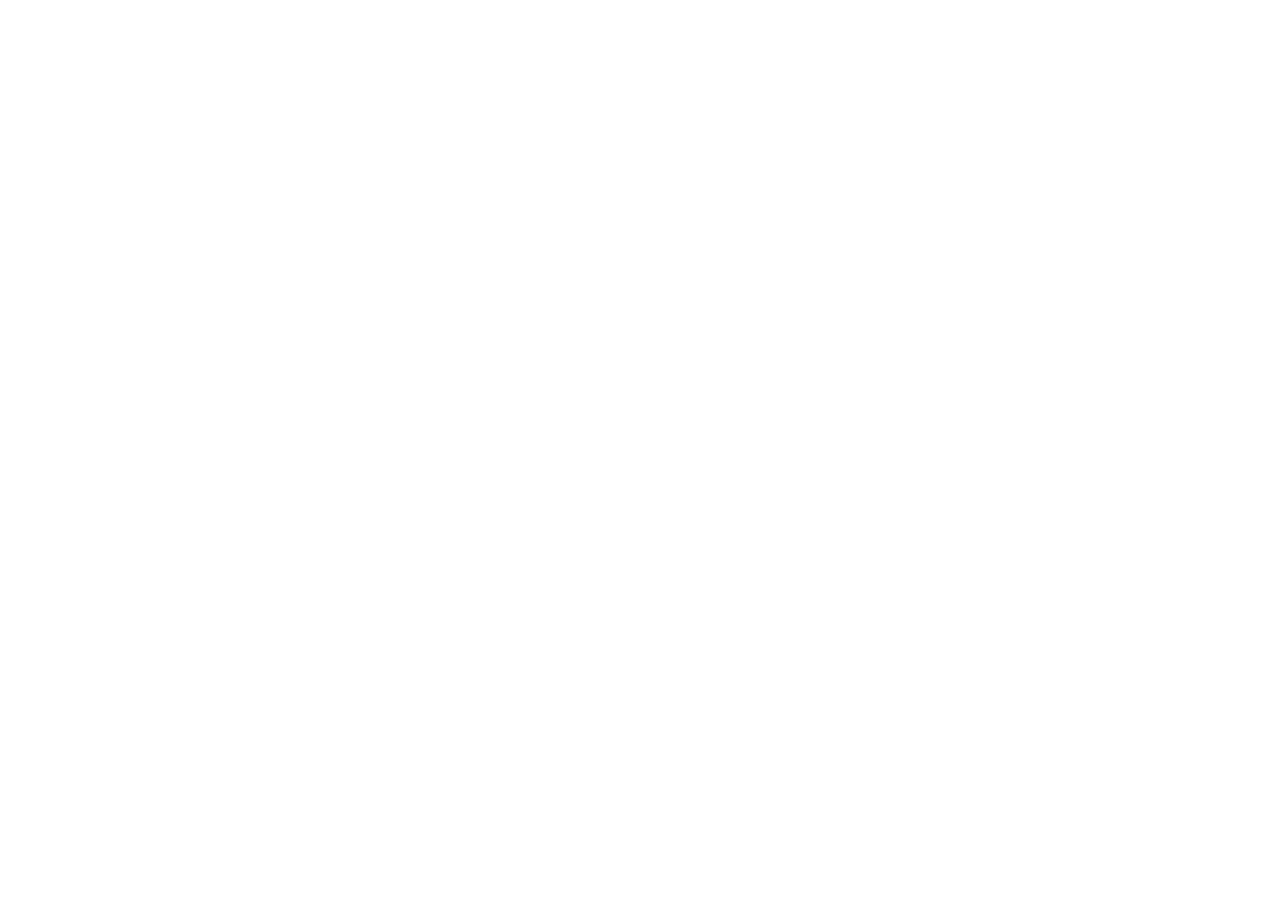
==== index.html @ b0be115c "Initial commit" ====
<!doctype html>
<html lang="en" data-page="/">
  <head>
    <meta charset="UTF-8" />
    <meta name="viewport" content="width=device-width, initial-scale=1.0" />
    <meta name="description" content="MirrorFlow Suite is a portfolio of workflow tools that save time, incentivize cleaner lead tracking, and turn frontline work into QA and leadership visibility." />
    <title>MirrorFlow Suite</title>
    <script type="module" crossorigin src="/Porfolio/assets/main-fJTCTL3D.js"></script>
    <link rel="stylesheet" crossorigin href="/Porfolio/assets/main-Bpl_9lqr.css">
  </head>
  <body>
    <div id="root"></div>
  </body>
</html>
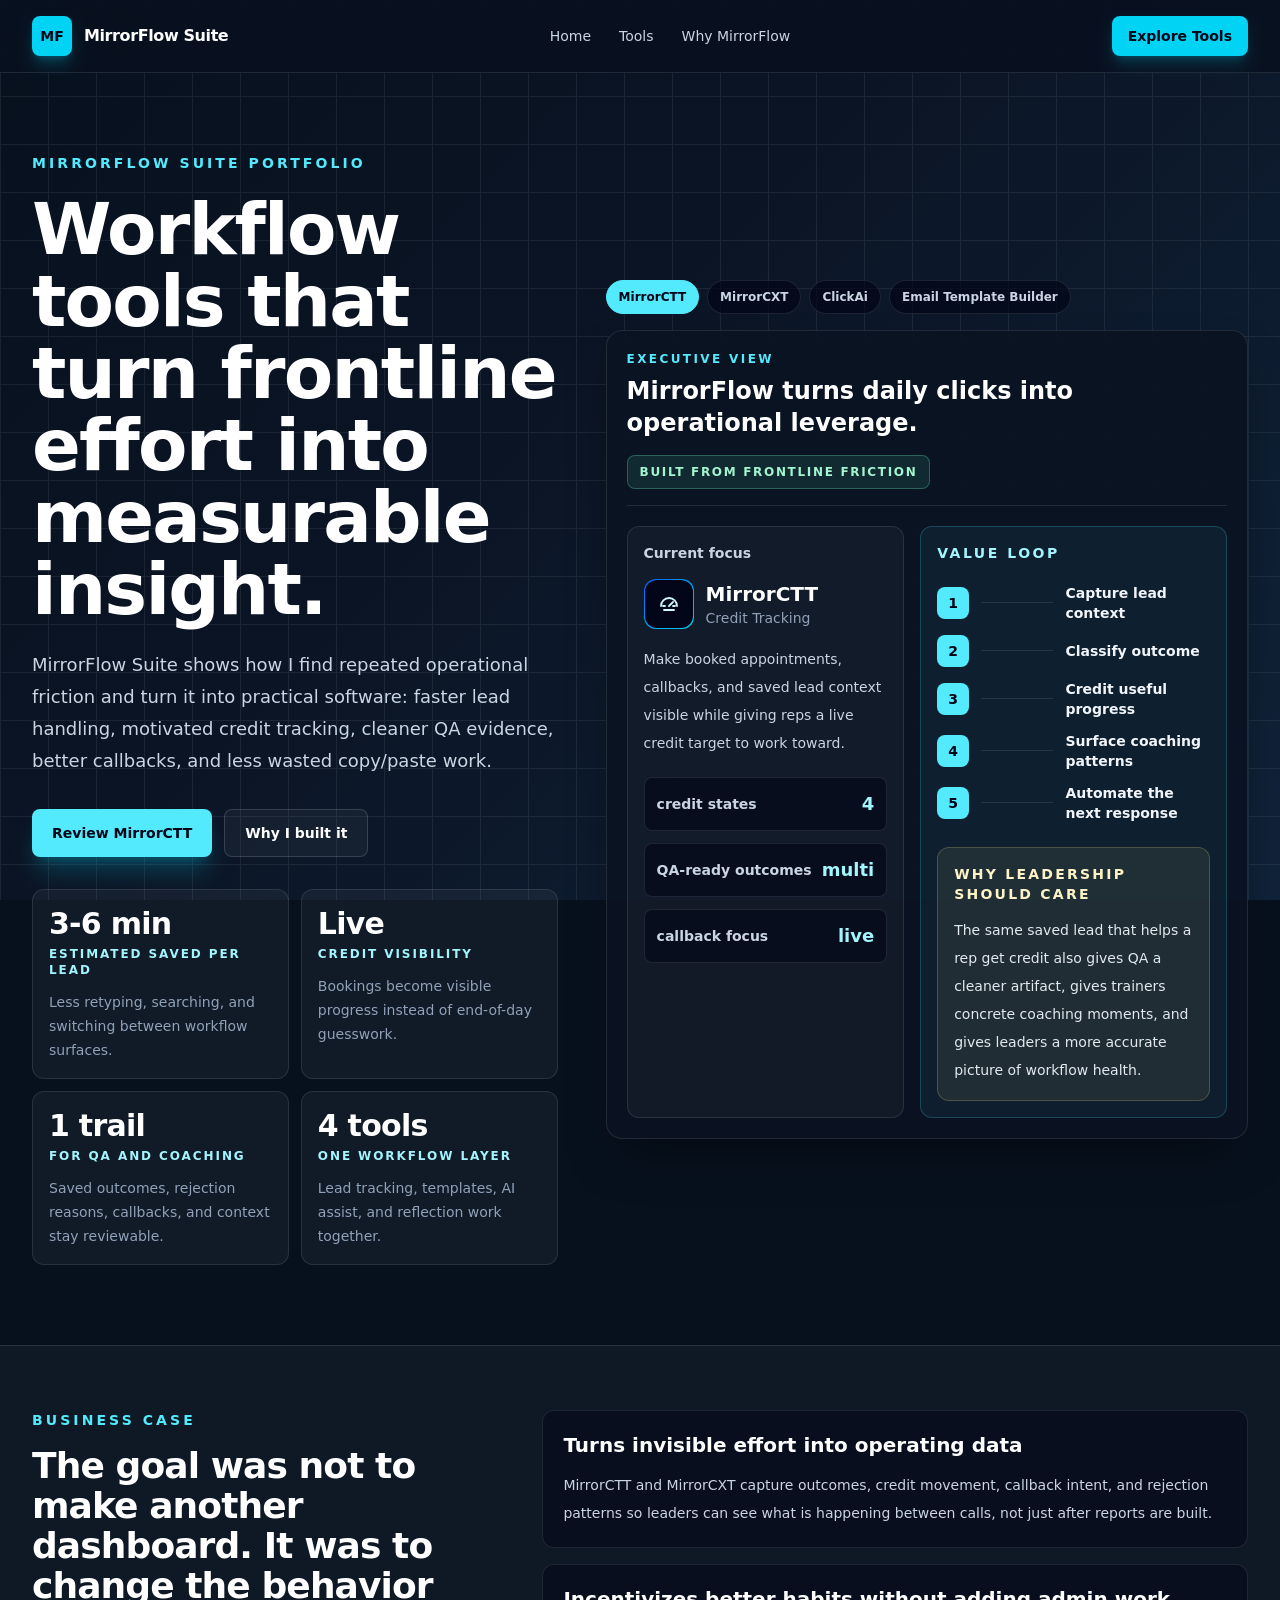
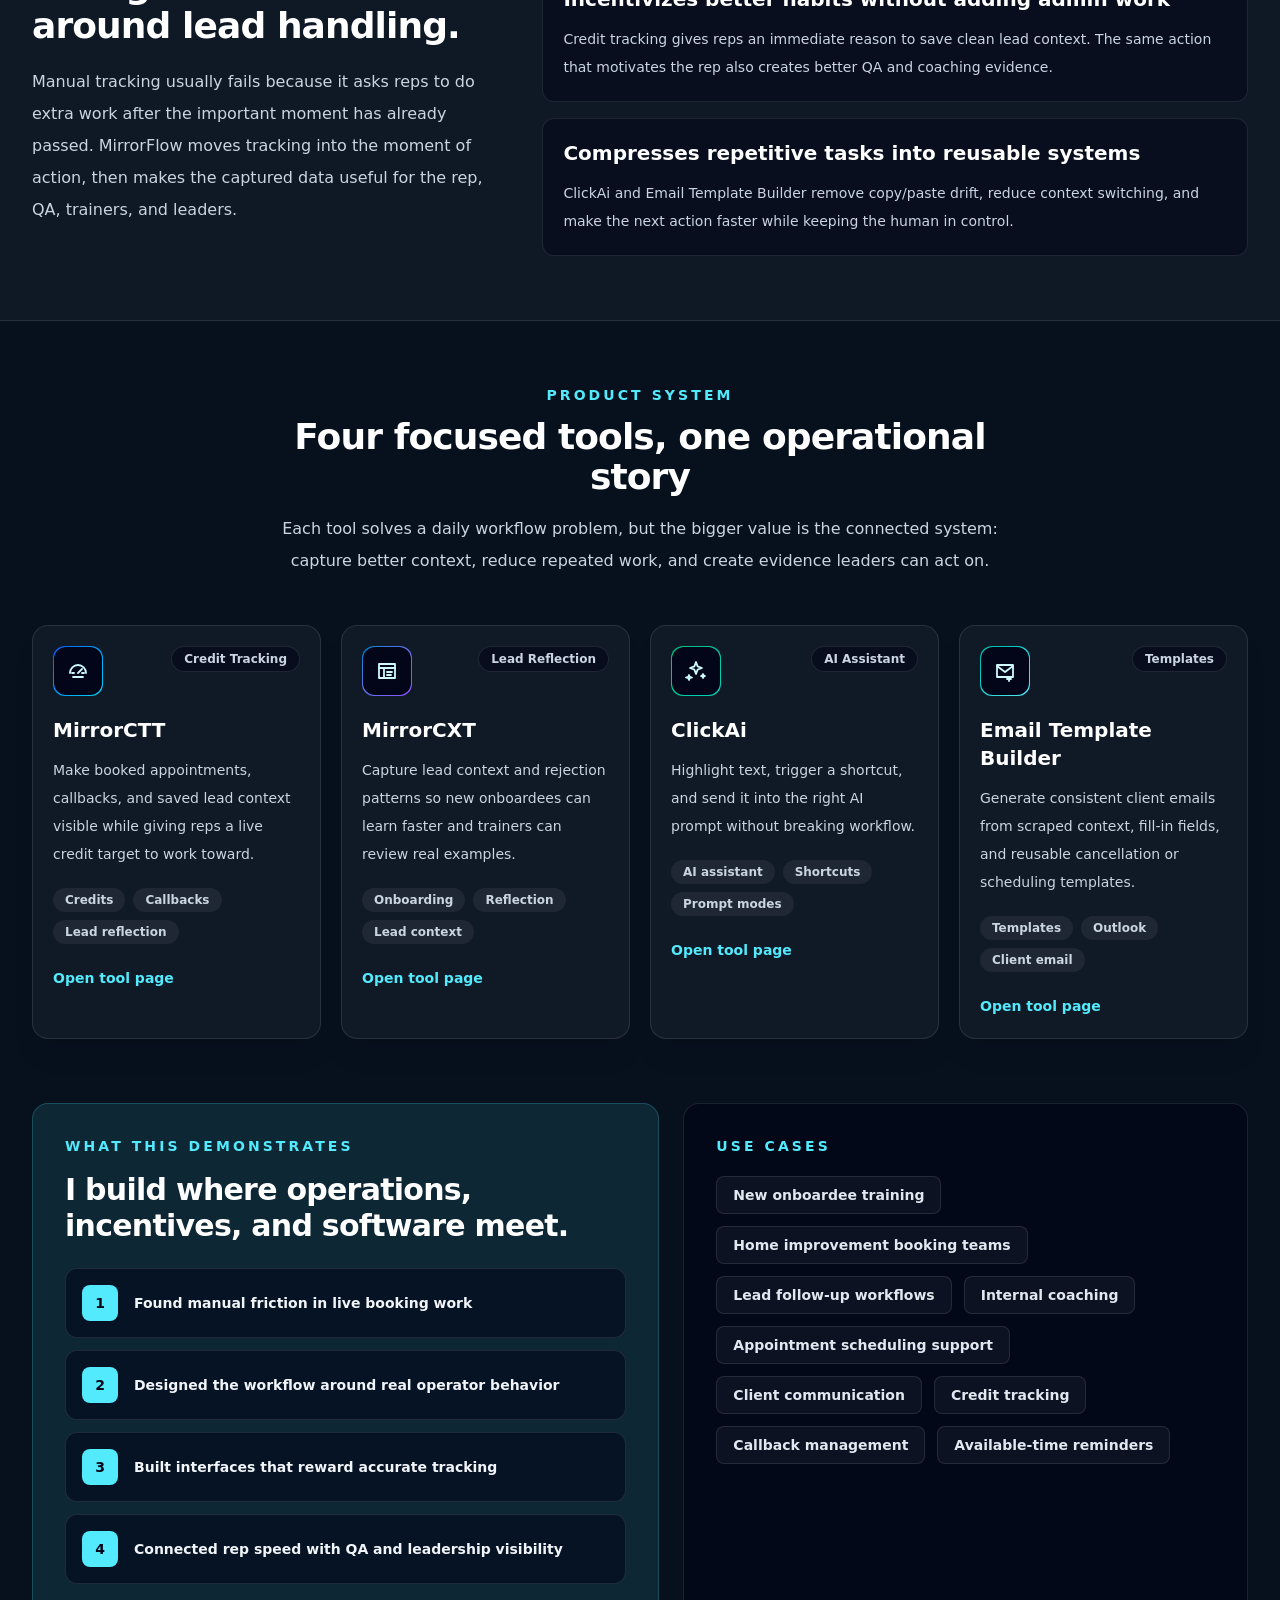
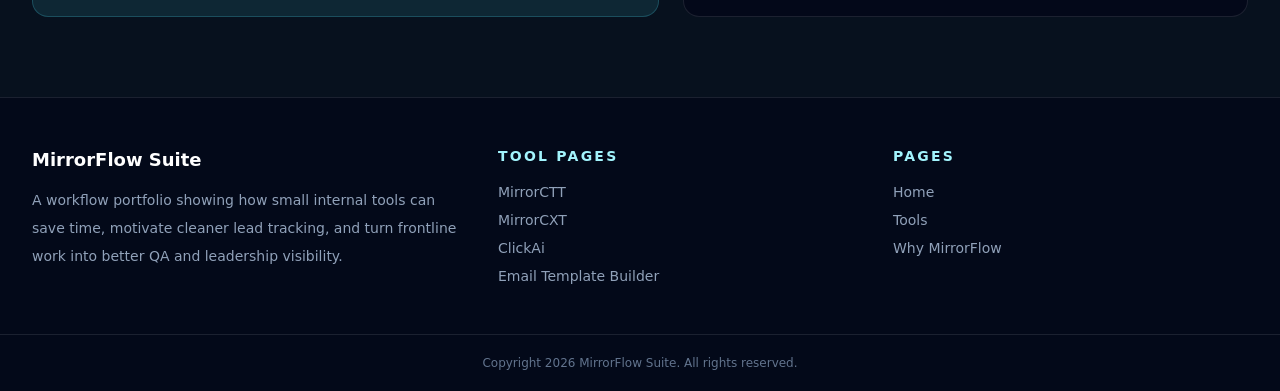
==== commit b808287f: "Fixed pathing issues in the following files:" ====
--- a/index.html
+++ b/index.html
@@ -5,8 +5,8 @@
     <meta name="viewport" content="width=device-width, initial-scale=1.0" />
     <meta name="description" content="MirrorFlow Suite is a portfolio of workflow tools that save time, incentivize cleaner lead tracking, and turn frontline work into QA and leadership visibility." />
     <title>MirrorFlow Suite</title>
-    <script type="module" crossorigin src="/Porfolio/assets/main-fJTCTL3D.js"></script>
-    <link rel="stylesheet" crossorigin href="/Porfolio/assets/main-Bpl_9lqr.css">
+    <script type="module" crossorigin src="/assets/main-fJTCTL3D.js"></script>
+    <link rel="stylesheet" crossorigin href="/assets/main-Bpl_9lqr.css">
   </head>
   <body>
     <div id="root"></div>
--- a/assets/main-Bpl_9lqr.css
+++ b/assets/main-Bpl_9lqr.css
@@ -0,0 +1,2 @@
+/*! tailwindcss v4.2.1 | MIT License | https://tailwindcss.com */
+@layer properties{@supports (((-webkit-hyphens:none)) and (not (margin-trim:inline))) or ((-moz-orient:inline) and (not (color:rgb(from red r g b)))){*,:before,:after,::backdrop{--tw-border-style:solid;--tw-gradient-position:initial;--tw-gradient-from:#0000;--tw-gradient-via:#0000;--tw-gradient-to:#0000;--tw-gradient-stops:initial;--tw-gradient-via-stops:initial;--tw-gradient-from-position:0%;--tw-gradient-via-position:50%;--tw-gradient-to-position:100%;--tw-leading:initial;--tw-font-weight:initial;--tw-tracking:initial;--tw-shadow:0 0 #0000;--tw-shadow-color:initial;--tw-shadow-alpha:100%;--tw-inset-shadow:0 0 #0000;--tw-inset-shadow-color:initial;--tw-inset-shadow-alpha:100%;--tw-ring-color:initial;--tw-ring-shadow:0 0 #0000;--tw-inset-ring-color:initial;--tw-inset-ring-shadow:0 0 #0000;--tw-ring-inset:initial;--tw-ring-offset-width:0px;--tw-ring-offset-color:#fff;--tw-ring-offset-shadow:0 0 #0000;--tw-backdrop-blur:initial;--tw-backdrop-brightness:initial;--tw-backdrop-contrast:initial;--tw-backdrop-grayscale:initial;--tw-backdrop-hue-rotate:initial;--tw-backdrop-invert:initial;--tw-backdrop-opacity:initial;--tw-backdrop-saturate:initial;--tw-backdrop-sepia:initial;--tw-translate-x:0;--tw-translate-y:0;--tw-translate-z:0}}}@layer theme{:root,:host{--font-sans:ui-sans-serif, system-ui, sans-serif, "Apple Color Emoji", "Segoe UI Emoji", "Segoe UI Symbol", "Noto Color Emoji";--font-mono:ui-monospace, SFMono-Regular, Menlo, Monaco, Consolas, "Liberation Mono", "Courier New", monospace;--color-amber-100:oklch(96.2% .059 95.617);--color-amber-200:oklch(92.4% .12 95.746);--color-emerald-200:oklch(90.5% .093 164.15);--color-emerald-300:oklch(84.5% .143 164.978);--color-emerald-500:oklch(69.6% .17 162.48);--color-teal-400:oklch(77.7% .152 181.912);--color-teal-500:oklch(70.4% .14 182.503);--color-cyan-100:oklch(95.6% .045 203.388);--color-cyan-200:oklch(91.7% .08 205.041);--color-cyan-300:oklch(86.5% .127 207.078);--color-cyan-400:oklch(78.9% .154 211.53);--color-sky-600:oklch(58.8% .158 241.966);--color-blue-600:oklch(54.6% .245 262.881);--color-violet-500:oklch(60.6% .25 292.717);--color-slate-100:oklch(96.8% .007 247.896);--color-slate-200:oklch(92.9% .013 255.508);--color-slate-300:oklch(86.9% .022 252.894);--color-slate-400:oklch(70.4% .04 256.788);--color-slate-500:oklch(55.4% .046 257.417);--color-slate-950:oklch(12.9% .042 264.695);--color-black:#000;--color-white:#fff;--spacing:.25rem;--container-md:28rem;--container-2xl:42rem;--container-3xl:48rem;--container-4xl:56rem;--container-7xl:80rem;--text-xs:.75rem;--text-xs--line-height:calc(1 / .75);--text-sm:.875rem;--text-sm--line-height:calc(1.25 / .875);--text-base:1rem;--text-base--line-height:calc(1.5 / 1);--text-lg:1.125rem;--text-lg--line-height:calc(1.75 / 1.125);--text-xl:1.25rem;--text-xl--line-height:calc(1.75 / 1.25);--text-2xl:1.5rem;--text-2xl--line-height:calc(2 / 1.5);--text-3xl:1.875rem;--text-3xl--line-height:calc(2.25 / 1.875);--text-4xl:2.25rem;--text-4xl--line-height:calc(2.5 / 2.25);--text-5xl:3rem;--text-5xl--line-height:1;--text-6xl:3.75rem;--text-6xl--line-height:1;--text-7xl:4.5rem;--text-7xl--line-height:1;--font-weight-medium:500;--font-weight-semibold:600;--font-weight-bold:700;--font-weight-black:900;--tracking-tight:-.025em;--radius-lg:.5rem;--radius-xl:.75rem;--radius-2xl:1rem;--blur-xl:24px;--default-transition-duration:.15s;--default-transition-timing-function:cubic-bezier(.4, 0, .2, 1);--default-font-family:var(--font-sans);--default-mono-font-family:var(--font-mono)}}@layer base{*,:after,:before,::backdrop{box-sizing:border-box;border:0 solid;margin:0;padding:0}::file-selector-button{box-sizing:border-box;border:0 solid;margin:0;padding:0}html,:host{-webkit-text-size-adjust:100%;tab-size:4;line-height:1.5;font-family:var(--default-font-family,ui-sans-serif, system-ui, sans-serif, "Apple Color Emoji", "Segoe UI Emoji", "Segoe UI Symbol", "Noto Color Emoji");font-feature-settings:var(--default-font-feature-settings,normal);font-variation-settings:var(--default-font-variation-settings,normal);-webkit-tap-highlight-color:transparent}hr{height:0;color:inherit;border-top-width:1px}abbr:where([title]){-webkit-text-decoration:underline dotted;text-decoration:underline dotted}h1,h2,h3,h4,h5,h6{font-size:inherit;font-weight:inherit}a{color:inherit;-webkit-text-decoration:inherit;-webkit-text-decoration:inherit;-webkit-text-decoration:inherit;-webkit-text-decoration:inherit;text-decoration:inherit}b,strong{font-weight:bolder}code,kbd,samp,pre{font-family:var(--default-mono-font-family,ui-monospace, SFMono-Regular, Menlo, Monaco, Consolas, "Liberation Mono", "Courier New", monospace);font-feature-settings:var(--default-mono-font-feature-settings,normal);font-variation-settings:var(--default-mono-font-variation-settings,normal);font-size:1em}small{font-size:80%}sub,sup{vertical-align:baseline;font-size:75%;line-height:0;position:relative}sub{bottom:-.25em}sup{top:-.5em}table{text-indent:0;border-color:inherit;border-collapse:collapse}:-moz-focusring{outline:auto}progress{vertical-align:baseline}summary{display:list-item}ol,ul,menu{list-style:none}img,svg,video,canvas,audio,iframe,embed,object{vertical-align:middle;display:block}img,video{max-width:100%;height:auto}button,input,select,optgroup,textarea{font:inherit;font-feature-settings:inherit;font-variation-settings:inherit;letter-spacing:inherit;color:inherit;opacity:1;background-color:#0000;border-radius:0}::file-selector-button{font:inherit;font-feature-settings:inherit;font-variation-settings:inherit;letter-spacing:inherit;color:inherit;opacity:1;background-color:#0000;border-radius:0}:where(select:is([multiple],[size])) optgroup{font-weight:bolder}:where(select:is([multiple],[size])) optgroup option{padding-inline-start:20px}::file-selector-button{margin-inline-end:4px}::placeholder{opacity:1}@supports (not ((-webkit-appearance:-apple-pay-button))) or (contain-intrinsic-size:1px){::placeholder{color:currentColor}@supports (color:color-mix(in lab, red, red)){::placeholder{color:color-mix(in oklab, currentcolor 50%, transparent)}}}textarea{resize:vertical}::-webkit-search-decoration{-webkit-appearance:none}::-webkit-date-and-time-value{min-height:1lh;text-align:inherit}::-webkit-datetime-edit{display:inline-flex}::-webkit-datetime-edit-fields-wrapper{padding:0}::-webkit-datetime-edit{padding-block:0}::-webkit-datetime-edit-year-field{padding-block:0}::-webkit-datetime-edit-month-field{padding-block:0}::-webkit-datetime-edit-day-field{padding-block:0}::-webkit-datetime-edit-hour-field{padding-block:0}::-webkit-datetime-edit-minute-field{padding-block:0}::-webkit-datetime-edit-second-field{padding-block:0}::-webkit-datetime-edit-millisecond-field{padding-block:0}::-webkit-datetime-edit-meridiem-field{padding-block:0}::-webkit-calendar-picker-indicator{line-height:1}:-moz-ui-invalid{box-shadow:none}button,input:where([type=button],[type=reset],[type=submit]){appearance:button}::file-selector-button{appearance:button}::-webkit-inner-spin-button{height:auto}::-webkit-outer-spin-button{height:auto}[hidden]:where(:not([hidden=until-found])){display:none!important}}@layer components;@layer utilities{.pointer-events-none{pointer-events:none}.invisible{visibility:hidden}.visible{visibility:visible}.absolute{position:absolute}.fixed{position:fixed}.relative{position:relative}.sticky{position:sticky}.inset-0{inset:calc(var(--spacing) * 0)}.top-0{top:calc(var(--spacing) * 0)}.right-0{right:calc(var(--spacing) * 0)}.bottom-0{bottom:calc(var(--spacing) * 0)}.left-0{left:calc(var(--spacing) * 0)}.z-40{z-index:40}.mx-auto{margin-inline:auto}.mt-1{margin-top:calc(var(--spacing) * 1)}.mt-2{margin-top:calc(var(--spacing) * 2)}.mt-3{margin-top:calc(var(--spacing) * 3)}.mt-4{margin-top:calc(var(--spacing) * 4)}.mt-5{margin-top:calc(var(--spacing) * 5)}.mt-6{margin-top:calc(var(--spacing) * 6)}.mt-7{margin-top:calc(var(--spacing) * 7)}.mt-8{margin-top:calc(var(--spacing) * 8)}.mt-10{margin-top:calc(var(--spacing) * 10)}.mt-12{margin-top:calc(var(--spacing) * 12)}.mb-4{margin-bottom:calc(var(--spacing) * 4)}.block{display:block}.contents{display:contents}.flex{display:flex}.grid{display:grid}.hidden{display:none}.inline-flex{display:inline-flex}.h-5{height:calc(var(--spacing) * 5)}.h-6{height:calc(var(--spacing) * 6)}.h-7{height:calc(var(--spacing) * 7)}.h-8{height:calc(var(--spacing) * 8)}.h-9{height:calc(var(--spacing) * 9)}.h-10{height:calc(var(--spacing) * 10)}.h-12{height:calc(var(--spacing) * 12)}.h-14{height:calc(var(--spacing) * 14)}.h-full{height:100%}.h-px{height:1px}.max-h-\[560px\]{max-height:560px}.min-h-10{min-height:calc(var(--spacing) * 10)}.min-h-12{min-height:calc(var(--spacing) * 12)}.min-h-screen{min-height:100vh}.w-5{width:calc(var(--spacing) * 5)}.w-6{width:calc(var(--spacing) * 6)}.w-7{width:calc(var(--spacing) * 7)}.w-8{width:calc(var(--spacing) * 8)}.w-9{width:calc(var(--spacing) * 9)}.w-10{width:calc(var(--spacing) * 10)}.w-12{width:calc(var(--spacing) * 12)}.w-14{width:calc(var(--spacing) * 14)}.w-full{width:100%}.max-w-2xl{max-width:var(--container-2xl)}.max-w-3xl{max-width:var(--container-3xl)}.max-w-4xl{max-width:var(--container-4xl)}.max-w-7xl{max-width:var(--container-7xl)}.max-w-md{max-width:var(--container-md)}.min-w-0{min-width:calc(var(--spacing) * 0)}.flex-1{flex:1}.flex-\[2\]{flex:2}.shrink-0{flex-shrink:0}.grid-cols-3{grid-template-columns:repeat(3,minmax(0,1fr))}.flex-col{flex-direction:column}.flex-wrap{flex-wrap:wrap}.place-items-center{place-items:center}.items-center{align-items:center}.items-start{align-items:flex-start}.justify-between{justify-content:space-between}.justify-center{justify-content:center}.gap-2{gap:calc(var(--spacing) * 2)}.gap-3{gap:calc(var(--spacing) * 3)}.gap-4{gap:calc(var(--spacing) * 4)}.gap-5{gap:calc(var(--spacing) * 5)}.gap-6{gap:calc(var(--spacing) * 6)}.gap-7{gap:calc(var(--spacing) * 7)}.gap-10{gap:calc(var(--spacing) * 10)}.gap-12{gap:calc(var(--spacing) * 12)}.overflow-hidden{overflow:hidden}.rounded-2xl{border-radius:var(--radius-2xl)}.rounded-\[28px\]{border-radius:28px}.rounded-full{border-radius:3.40282e38px}.rounded-lg{border-radius:var(--radius-lg)}.rounded-xl{border-radius:var(--radius-xl)}.border{border-style:var(--tw-border-style);border-width:1px}.border-y{border-block-style:var(--tw-border-style);border-block-width:1px}.border-t{border-top-style:var(--tw-border-style);border-top-width:1px}.border-b{border-bottom-style:var(--tw-border-style);border-bottom-width:1px}.border-amber-200\/20{border-color:#fee68533}@supports (color:color-mix(in lab, red, red)){.border-amber-200\/20{border-color:color-mix(in oklab, var(--color-amber-200) 20%, transparent)}}.border-cyan-300{border-color:var(--color-cyan-300)}.border-cyan-300\/20{border-color:#53eafd33}@supports (color:color-mix(in lab, red, red)){.border-cyan-300\/20{border-color:color-mix(in oklab, var(--color-cyan-300) 20%, transparent)}}.border-emerald-300\/30{border-color:#5ee9b54d}@supports (color:color-mix(in lab, red, red)){.border-emerald-300\/30{border-color:color-mix(in oklab, var(--color-emerald-300) 30%, transparent)}}.border-white\/10{border-color:#ffffff1a}@supports (color:color-mix(in lab, red, red)){.border-white\/10{border-color:color-mix(in oklab, var(--color-white) 10%, transparent)}}.border-white\/15{border-color:#ffffff26}@supports (color:color-mix(in lab, red, red)){.border-white\/15{border-color:color-mix(in oklab, var(--color-white) 15%, transparent)}}.bg-\[\#0b1322\]\/95{background-color:oklab(18.7439% -.00446909 -.0328422/.95)}.bg-\[\#111b2a\]\/90{background-color:oklab(22.0531% -.00670448 -.0323344/.9)}.bg-\[\#07111e\]{background-color:#07111e}.bg-\[\#08111f\]\/88{background-color:oklab(17.6997% -.00633704 -.0316639/.88)}.bg-amber-200\/\[0\.08\]{background-color:#fee68514}@supports (color:color-mix(in lab, red, red)){.bg-amber-200\/\[0\.08\]{background-color:color-mix(in oklab, var(--color-amber-200) 8%, transparent)}}.bg-cyan-300{background-color:var(--color-cyan-300)}.bg-cyan-300\/10{background-color:#53eafd1a}@supports (color:color-mix(in lab, red, red)){.bg-cyan-300\/10{background-color:color-mix(in oklab, var(--color-cyan-300) 10%, transparent)}}.bg-cyan-300\/\[0\.06\]{background-color:#53eafd0f}@supports (color:color-mix(in lab, red, red)){.bg-cyan-300\/\[0\.06\]{background-color:color-mix(in oklab, var(--color-cyan-300) 6%, transparent)}}.bg-cyan-400{background-color:var(--color-cyan-400)}.bg-emerald-300\/10{background-color:#5ee9b51a}@supports (color:color-mix(in lab, red, red)){.bg-emerald-300\/10{background-color:color-mix(in oklab, var(--color-emerald-300) 10%, transparent)}}.bg-slate-950{background-color:var(--color-slate-950)}.bg-slate-950\/55{background-color:#0206188c}@supports (color:color-mix(in lab, red, red)){.bg-slate-950\/55{background-color:color-mix(in oklab, var(--color-slate-950) 55%, transparent)}}.bg-slate-950\/60{background-color:#02061899}@supports (color:color-mix(in lab, red, red)){.bg-slate-950\/60{background-color:color-mix(in oklab, var(--color-slate-950) 60%, transparent)}}.bg-slate-950\/65{background-color:#020618a6}@supports (color:color-mix(in lab, red, red)){.bg-slate-950\/65{background-color:color-mix(in oklab, var(--color-slate-950) 65%, transparent)}}.bg-slate-950\/70{background-color:#020618b3}@supports (color:color-mix(in lab, red, red)){.bg-slate-950\/70{background-color:color-mix(in oklab, var(--color-slate-950) 70%, transparent)}}.bg-slate-950\/75{background-color:#020618bf}@supports (color:color-mix(in lab, red, red)){.bg-slate-950\/75{background-color:color-mix(in oklab, var(--color-slate-950) 75%, transparent)}}.bg-white\/10{background-color:#ffffff1a}@supports (color:color-mix(in lab, red, red)){.bg-white\/10{background-color:color-mix(in oklab, var(--color-white) 10%, transparent)}}.bg-white\/\[0\.03\]{background-color:#ffffff08}@supports (color:color-mix(in lab, red, red)){.bg-white\/\[0\.03\]{background-color:color-mix(in oklab, var(--color-white) 3%, transparent)}}.bg-white\/\[0\.04\]{background-color:#ffffff0a}@supports (color:color-mix(in lab, red, red)){.bg-white\/\[0\.04\]{background-color:color-mix(in oklab, var(--color-white) 4%, transparent)}}.bg-white\/\[0\.05\]{background-color:#ffffff0d}@supports (color:color-mix(in lab, red, red)){.bg-white\/\[0\.05\]{background-color:color-mix(in oklab, var(--color-white) 5%, transparent)}}.bg-white\/\[0\.06\]{background-color:#ffffff0f}@supports (color:color-mix(in lab, red, red)){.bg-white\/\[0\.06\]{background-color:color-mix(in oklab, var(--color-white) 6%, transparent)}}.bg-white\/\[0\.035\]{background-color:#ffffff09}@supports (color:color-mix(in lab, red, red)){.bg-white\/\[0\.035\]{background-color:color-mix(in oklab, var(--color-white) 3.5%, transparent)}}.bg-white\/\[0\.045\]{background-color:#ffffff0b}@supports (color:color-mix(in lab, red, red)){.bg-white\/\[0\.045\]{background-color:color-mix(in oklab, var(--color-white) 4.5%, transparent)}}.bg-gradient-to-br{--tw-gradient-position:to bottom right in oklab;background-image:linear-gradient(var(--tw-gradient-stops))}.bg-gradient-to-t{--tw-gradient-position:to top in oklab;background-image:linear-gradient(var(--tw-gradient-stops))}.\[background-image\:linear-gradient\(\#e2e8f0_1px\,transparent_1px\)\,linear-gradient\(90deg\,\#e2e8f0_1px\,transparent_1px\)\]{background-image:linear-gradient(#e2e8f0 1px,#0000 1px),linear-gradient(90deg,#e2e8f0 1px,#0000 1px)}.bg-\[linear-gradient\(135deg\,\#07111e_0\%\,\#0b1424_42\%\,\#10233a_100\%\)\]{background-image:linear-gradient(135deg,#07111e 0%,#0b1424 42%,#10233a 100%)}.from-blue-600{--tw-gradient-from:var(--color-blue-600);--tw-gradient-stops:var(--tw-gradient-via-stops,var(--tw-gradient-position), var(--tw-gradient-from) var(--tw-gradient-from-position), var(--tw-gradient-to) var(--tw-gradient-to-position))}.from-emerald-500{--tw-gradient-from:var(--color-emerald-500);--tw-gradient-stops:var(--tw-gradient-via-stops,var(--tw-gradient-position), var(--tw-gradient-from) var(--tw-gradient-from-position), var(--tw-gradient-to) var(--tw-gradient-to-position))}.from-sky-600{--tw-gradient-from:var(--color-sky-600);--tw-gradient-stops:var(--tw-gradient-via-stops,var(--tw-gradient-position), var(--tw-gradient-from) var(--tw-gradient-from-position), var(--tw-gradient-to) var(--tw-gradient-to-position))}.from-slate-950{--tw-gradient-from:var(--color-slate-950);--tw-gradient-stops:var(--tw-gradient-via-stops,var(--tw-gradient-position), var(--tw-gradient-from) var(--tw-gradient-from-position), var(--tw-gradient-to) var(--tw-gradient-to-position))}.from-teal-500{--tw-gradient-from:var(--color-teal-500);--tw-gradient-stops:var(--tw-gradient-via-stops,var(--tw-gradient-position), var(--tw-gradient-from) var(--tw-gradient-from-position), var(--tw-gradient-to) var(--tw-gradient-to-position))}.via-slate-950\/70{--tw-gradient-via:#020618b3}@supports (color:color-mix(in lab, red, red)){.via-slate-950\/70{--tw-gradient-via:color-mix(in oklab, var(--color-slate-950) 70%, transparent)}}.via-slate-950\/70{--tw-gradient-via-stops:var(--tw-gradient-position), var(--tw-gradient-from) var(--tw-gradient-from-position), var(--tw-gradient-via) var(--tw-gradient-via-position), var(--tw-gradient-to) var(--tw-gradient-to-position);--tw-gradient-stops:var(--tw-gradient-via-stops)}.to-cyan-300{--tw-gradient-to:var(--color-cyan-300);--tw-gradient-stops:var(--tw-gradient-via-stops,var(--tw-gradient-position), var(--tw-gradient-from) var(--tw-gradient-from-position), var(--tw-gradient-to) var(--tw-gradient-to-position))}.to-cyan-400{--tw-gradient-to:var(--color-cyan-400);--tw-gradient-stops:var(--tw-gradient-via-stops,var(--tw-gradient-position), var(--tw-gradient-from) var(--tw-gradient-from-position), var(--tw-gradient-to) var(--tw-gradient-to-position))}.to-teal-400{--tw-gradient-to:var(--color-teal-400);--tw-gradient-stops:var(--tw-gradient-via-stops,var(--tw-gradient-position), var(--tw-gradient-from) var(--tw-gradient-from-position), var(--tw-gradient-to) var(--tw-gradient-to-position))}.to-transparent{--tw-gradient-to:transparent;--tw-gradient-stops:var(--tw-gradient-via-stops,var(--tw-gradient-position), var(--tw-gradient-from) var(--tw-gradient-from-position), var(--tw-gradient-to) var(--tw-gradient-to-position))}.to-violet-500{--tw-gradient-to:var(--color-violet-500);--tw-gradient-stops:var(--tw-gradient-via-stops,var(--tw-gradient-position), var(--tw-gradient-from) var(--tw-gradient-from-position), var(--tw-gradient-to) var(--tw-gradient-to-position))}.\[background-size\:48px_48px\]{background-size:48px 48px}.object-contain{object-fit:contain}.p-3{padding:calc(var(--spacing) * 3)}.p-4{padding:calc(var(--spacing) * 4)}.p-5{padding:calc(var(--spacing) * 5)}.p-6{padding:calc(var(--spacing) * 6)}.p-px{padding:1px}.px-3{padding-inline:calc(var(--spacing) * 3)}.px-4{padding-inline:calc(var(--spacing) * 4)}.px-5{padding-inline:calc(var(--spacing) * 5)}.py-1{padding-block:calc(var(--spacing) * 1)}.py-1\.5{padding-block:calc(var(--spacing) * 1.5)}.py-2{padding-block:calc(var(--spacing) * 2)}.py-3{padding-block:calc(var(--spacing) * 3)}.py-4{padding-block:calc(var(--spacing) * 4)}.py-5{padding-block:calc(var(--spacing) * 5)}.py-12{padding-block:calc(var(--spacing) * 12)}.py-14{padding-block:calc(var(--spacing) * 14)}.py-16{padding-block:calc(var(--spacing) * 16)}.pb-4{padding-bottom:calc(var(--spacing) * 4)}.pb-16{padding-bottom:calc(var(--spacing) * 16)}.pb-20{padding-bottom:calc(var(--spacing) * 20)}.text-center{text-align:center}.text-2xl{font-size:var(--text-2xl);line-height:var(--tw-leading,var(--text-2xl--line-height))}.text-3xl{font-size:var(--text-3xl);line-height:var(--tw-leading,var(--text-3xl--line-height))}.text-4xl{font-size:var(--text-4xl);line-height:var(--tw-leading,var(--text-4xl--line-height))}.text-5xl{font-size:var(--text-5xl);line-height:var(--tw-leading,var(--text-5xl--line-height))}.text-base{font-size:var(--text-base);line-height:var(--tw-leading,var(--text-base--line-height))}.text-lg{font-size:var(--text-lg);line-height:var(--tw-leading,var(--text-lg--line-height))}.text-sm{font-size:var(--text-sm);line-height:var(--tw-leading,var(--text-sm--line-height))}.text-xl{font-size:var(--text-xl);line-height:var(--tw-leading,var(--text-xl--line-height))}.text-xs{font-size:var(--text-xs);line-height:var(--tw-leading,var(--text-xs--line-height))}.leading-6{--tw-leading:calc(var(--spacing) * 6);line-height:calc(var(--spacing) * 6)}.leading-7{--tw-leading:calc(var(--spacing) * 7);line-height:calc(var(--spacing) * 7)}.leading-8{--tw-leading:calc(var(--spacing) * 8);line-height:calc(var(--spacing) * 8)}.font-black{--tw-font-weight:var(--font-weight-black);font-weight:var(--font-weight-black)}.font-bold{--tw-font-weight:var(--font-weight-bold);font-weight:var(--font-weight-bold)}.font-medium{--tw-font-weight:var(--font-weight-medium);font-weight:var(--font-weight-medium)}.font-semibold{--tw-font-weight:var(--font-weight-semibold);font-weight:var(--font-weight-semibold)}.tracking-\[0\.2em\]{--tw-tracking:.2em;letter-spacing:.2em}.tracking-\[0\.14em\]{--tw-tracking:.14em;letter-spacing:.14em}.tracking-\[0\.16em\]{--tw-tracking:.16em;letter-spacing:.16em}.tracking-\[0\.18em\]{--tw-tracking:.18em;letter-spacing:.18em}.tracking-\[0\.22em\]{--tw-tracking:.22em;letter-spacing:.22em}.tracking-tight{--tw-tracking:var(--tracking-tight);letter-spacing:var(--tracking-tight)}.text-amber-100{color:var(--color-amber-100)}.text-cyan-100{color:var(--color-cyan-100)}.text-cyan-200{color:var(--color-cyan-200)}.text-cyan-300{color:var(--color-cyan-300)}.text-emerald-200{color:var(--color-emerald-200)}.text-slate-100{color:var(--color-slate-100)}.text-slate-200{color:var(--color-slate-200)}.text-slate-300{color:var(--color-slate-300)}.text-slate-400{color:var(--color-slate-400)}.text-slate-500{color:var(--color-slate-500)}.text-slate-950{color:var(--color-slate-950)}.text-white{color:var(--color-white)}.uppercase{text-transform:uppercase}.opacity-\[0\.08\]{opacity:.08}.shadow-2xl{--tw-shadow:0 25px 50px -12px var(--tw-shadow-color,#00000040);box-shadow:var(--tw-inset-shadow), var(--tw-inset-ring-shadow), var(--tw-ring-offset-shadow), var(--tw-ring-shadow), var(--tw-shadow)}.shadow-lg{--tw-shadow:0 10px 15px -3px var(--tw-shadow-color,#0000001a), 0 4px 6px -4px var(--tw-shadow-color,#0000001a);box-shadow:var(--tw-inset-shadow), var(--tw-inset-ring-shadow), var(--tw-ring-offset-shadow), var(--tw-ring-shadow), var(--tw-shadow)}.shadow-xl{--tw-shadow:0 20px 25px -5px var(--tw-shadow-color,#0000001a), 0 8px 10px -6px var(--tw-shadow-color,#0000001a);box-shadow:var(--tw-inset-shadow), var(--tw-inset-ring-shadow), var(--tw-ring-offset-shadow), var(--tw-ring-shadow), var(--tw-shadow)}.shadow-black\/10{--tw-shadow-color:#0000001a}@supports (color:color-mix(in lab, red, red)){.shadow-black\/10{--tw-shadow-color:color-mix(in oklab, color-mix(in oklab, var(--color-black) 10%, transparent) var(--tw-shadow-alpha), transparent)}}.shadow-black\/30{--tw-shadow-color:#0000004d}@supports (color:color-mix(in lab, red, red)){.shadow-black\/30{--tw-shadow-color:color-mix(in oklab, color-mix(in oklab, var(--color-black) 30%, transparent) var(--tw-shadow-alpha), transparent)}}.shadow-black\/40{--tw-shadow-color:#0006}@supports (color:color-mix(in lab, red, red)){.shadow-black\/40{--tw-shadow-color:color-mix(in oklab, color-mix(in oklab, var(--color-black) 40%, transparent) var(--tw-shadow-alpha), transparent)}}.shadow-cyan-400\/20{--tw-shadow-color:#00d2ef33}@supports (color:color-mix(in lab, red, red)){.shadow-cyan-400\/20{--tw-shadow-color:color-mix(in oklab, color-mix(in oklab, var(--color-cyan-400) 20%, transparent) var(--tw-shadow-alpha), transparent)}}.shadow-cyan-400\/25{--tw-shadow-color:#00d2ef40}@supports (color:color-mix(in lab, red, red)){.shadow-cyan-400\/25{--tw-shadow-color:color-mix(in oklab, color-mix(in oklab, var(--color-cyan-400) 25%, transparent) var(--tw-shadow-alpha), transparent)}}.backdrop-blur-xl{--tw-backdrop-blur:blur(var(--blur-xl));-webkit-backdrop-filter:var(--tw-backdrop-blur,) var(--tw-backdrop-brightness,) var(--tw-backdrop-contrast,) var(--tw-backdrop-grayscale,) var(--tw-backdrop-hue-rotate,) var(--tw-backdrop-invert,) var(--tw-backdrop-opacity,) var(--tw-backdrop-saturate,) var(--tw-backdrop-sepia,);backdrop-filter:var(--tw-backdrop-blur,) var(--tw-backdrop-brightness,) var(--tw-backdrop-contrast,) var(--tw-backdrop-grayscale,) var(--tw-backdrop-hue-rotate,) var(--tw-backdrop-invert,) var(--tw-backdrop-opacity,) var(--tw-backdrop-saturate,) var(--tw-backdrop-sepia,)}.transition{transition-property:color,background-color,border-color,outline-color,text-decoration-color,fill,stroke,--tw-gradient-from,--tw-gradient-via,--tw-gradient-to,opacity,box-shadow,transform,translate,scale,rotate,filter,-webkit-backdrop-filter,backdrop-filter,display,content-visibility,overlay,pointer-events;transition-timing-function:var(--tw-ease,var(--default-transition-timing-function));transition-duration:var(--tw-duration,var(--default-transition-duration))}@media (hover:hover){.group-hover\:translate-x-1:is(:where(.group):hover *){--tw-translate-x:calc(var(--spacing) * 1);translate:var(--tw-translate-x) var(--tw-translate-y)}.hover\:-translate-y-0\.5:hover{--tw-translate-y:calc(var(--spacing) * -.5);translate:var(--tw-translate-x) var(--tw-translate-y)}.hover\:-translate-y-1:hover{--tw-translate-y:calc(var(--spacing) * -1);translate:var(--tw-translate-x) var(--tw-translate-y)}.hover\:border-cyan-300\/50:hover{border-color:#53eafd80}@supports (color:color-mix(in lab, red, red)){.hover\:border-cyan-300\/50:hover{border-color:color-mix(in oklab, var(--color-cyan-300) 50%, transparent)}}.hover\:border-cyan-300\/60:hover{border-color:#53eafd99}@supports (color:color-mix(in lab, red, red)){.hover\:border-cyan-300\/60:hover{border-color:color-mix(in oklab, var(--color-cyan-300) 60%, transparent)}}.hover\:bg-cyan-200:hover{background-color:var(--color-cyan-200)}.hover\:bg-cyan-300:hover{background-color:var(--color-cyan-300)}.hover\:bg-white\/\[0\.07\]:hover{background-color:#ffffff12}@supports (color:color-mix(in lab, red, red)){.hover\:bg-white\/\[0\.07\]:hover{background-color:color-mix(in oklab, var(--color-white) 7.0%, transparent)}}.hover\:text-cyan-200:hover{color:var(--color-cyan-200)}}@media (width>=40rem){.sm\:grid-cols-2{grid-template-columns:repeat(2,minmax(0,1fr))}.sm\:grid-cols-3{grid-template-columns:repeat(3,minmax(0,1fr))}.sm\:flex-row{flex-direction:row}.sm\:p-8{padding:calc(var(--spacing) * 8)}.sm\:px-6{padding-inline:calc(var(--spacing) * 6)}.sm\:text-4xl{font-size:var(--text-4xl);line-height:var(--tw-leading,var(--text-4xl--line-height))}.sm\:text-6xl{font-size:var(--text-6xl);line-height:var(--tw-leading,var(--text-6xl--line-height))}.sm\:text-7xl{font-size:var(--text-7xl);line-height:var(--tw-leading,var(--text-7xl--line-height))}}@media (width>=48rem){.md\:flex{display:flex}.md\:hidden{display:none}.md\:grid-cols-2{grid-template-columns:repeat(2,minmax(0,1fr))}.md\:grid-cols-3{grid-template-columns:repeat(3,minmax(0,1fr))}.md\:grid-cols-\[1\.2fr_1fr_1fr\]{grid-template-columns:1.2fr 1fr 1fr}}@media (width>=64rem){.lg\:col-span-1{grid-column:span 1/span 1}.lg\:col-span-2{grid-column:span 2/span 2}.lg\:grid-cols-3{grid-template-columns:repeat(3,minmax(0,1fr))}.lg\:grid-cols-\[0\.8fr_1\.2fr\]{grid-template-columns:.8fr 1.2fr}.lg\:grid-cols-\[0\.9fr_1\.1fr\]{grid-template-columns:.9fr 1.1fr}.lg\:grid-cols-\[0\.75fr_1\.25fr\]{grid-template-columns:.75fr 1.25fr}.lg\:grid-cols-\[0\.85fr_1\.15fr\]{grid-template-columns:.85fr 1.15fr}.lg\:grid-cols-\[0\.95fr_1\.05fr\]{grid-template-columns:.95fr 1.05fr}.lg\:grid-cols-\[1fr_0\.9fr\]{grid-template-columns:1fr .9fr}.lg\:px-8{padding-inline:calc(var(--spacing) * 8)}.lg\:py-20{padding-block:calc(var(--spacing) * 20)}}@media (width>=80rem){.xl\:grid-cols-3{grid-template-columns:repeat(3,minmax(0,1fr))}.xl\:grid-cols-4{grid-template-columns:repeat(4,minmax(0,1fr))}}}:root{--background:#08111f;--foreground:#f8fafc;color:var(--foreground);background:var(--background);font-family:Inter,ui-sans-serif,system-ui,-apple-system,BlinkMacSystemFont,Segoe UI,sans-serif}html{scroll-behavior:smooth}body{background:var(--background);min-width:320px;margin:0}button,a{-webkit-tap-highlight-color:transparent}@property --tw-border-style{syntax:"*";inherits:false;initial-value:solid}@property --tw-gradient-position{syntax:"*";inherits:false}@property --tw-gradient-from{syntax:"<color>";inherits:false;initial-value:#0000}@property --tw-gradient-via{syntax:"<color>";inherits:false;initial-value:#0000}@property --tw-gradient-to{syntax:"<color>";inherits:false;initial-value:#0000}@property --tw-gradient-stops{syntax:"*";inherits:false}@property --tw-gradient-via-stops{syntax:"*";inherits:false}@property --tw-gradient-from-position{syntax:"<length-percentage>";inherits:false;initial-value:0%}@property --tw-gradient-via-position{syntax:"<length-percentage>";inherits:false;initial-value:50%}@property --tw-gradient-to-position{syntax:"<length-percentage>";inherits:false;initial-value:100%}@property --tw-leading{syntax:"*";inherits:false}@property --tw-font-weight{syntax:"*";inherits:false}@property --tw-tracking{syntax:"*";inherits:false}@property --tw-shadow{syntax:"*";inherits:false;initial-value:0 0 #0000}@property --tw-shadow-color{syntax:"*";inherits:false}@property --tw-shadow-alpha{syntax:"<percentage>";inherits:false;initial-value:100%}@property --tw-inset-shadow{syntax:"*";inherits:false;initial-value:0 0 #0000}@property --tw-inset-shadow-color{syntax:"*";inherits:false}@property --tw-inset-shadow-alpha{syntax:"<percentage>";inherits:false;initial-value:100%}@property --tw-ring-color{syntax:"*";inherits:false}@property --tw-ring-shadow{syntax:"*";inherits:false;initial-value:0 0 #0000}@property --tw-inset-ring-color{syntax:"*";inherits:false}@property --tw-inset-ring-shadow{syntax:"*";inherits:false;initial-value:0 0 #0000}@property --tw-ring-inset{syntax:"*";inherits:false}@property --tw-ring-offset-width{syntax:"<length>";inherits:false;initial-value:0}@property --tw-ring-offset-color{syntax:"*";inherits:false;initial-value:#fff}@property --tw-ring-offset-shadow{syntax:"*";inherits:false;initial-value:0 0 #0000}@property --tw-backdrop-blur{syntax:"*";inherits:false}@property --tw-backdrop-brightness{syntax:"*";inherits:false}@property --tw-backdrop-contrast{syntax:"*";inherits:false}@property --tw-backdrop-grayscale{syntax:"*";inherits:false}@property --tw-backdrop-hue-rotate{syntax:"*";inherits:false}@property --tw-backdrop-invert{syntax:"*";inherits:false}@property --tw-backdrop-opacity{syntax:"*";inherits:false}@property --tw-backdrop-saturate{syntax:"*";inherits:false}@property --tw-backdrop-sepia{syntax:"*";inherits:false}@property --tw-translate-x{syntax:"*";inherits:false;initial-value:0}@property --tw-translate-y{syntax:"*";inherits:false;initial-value:0}@property --tw-translate-z{syntax:"*";inherits:false;initial-value:0}
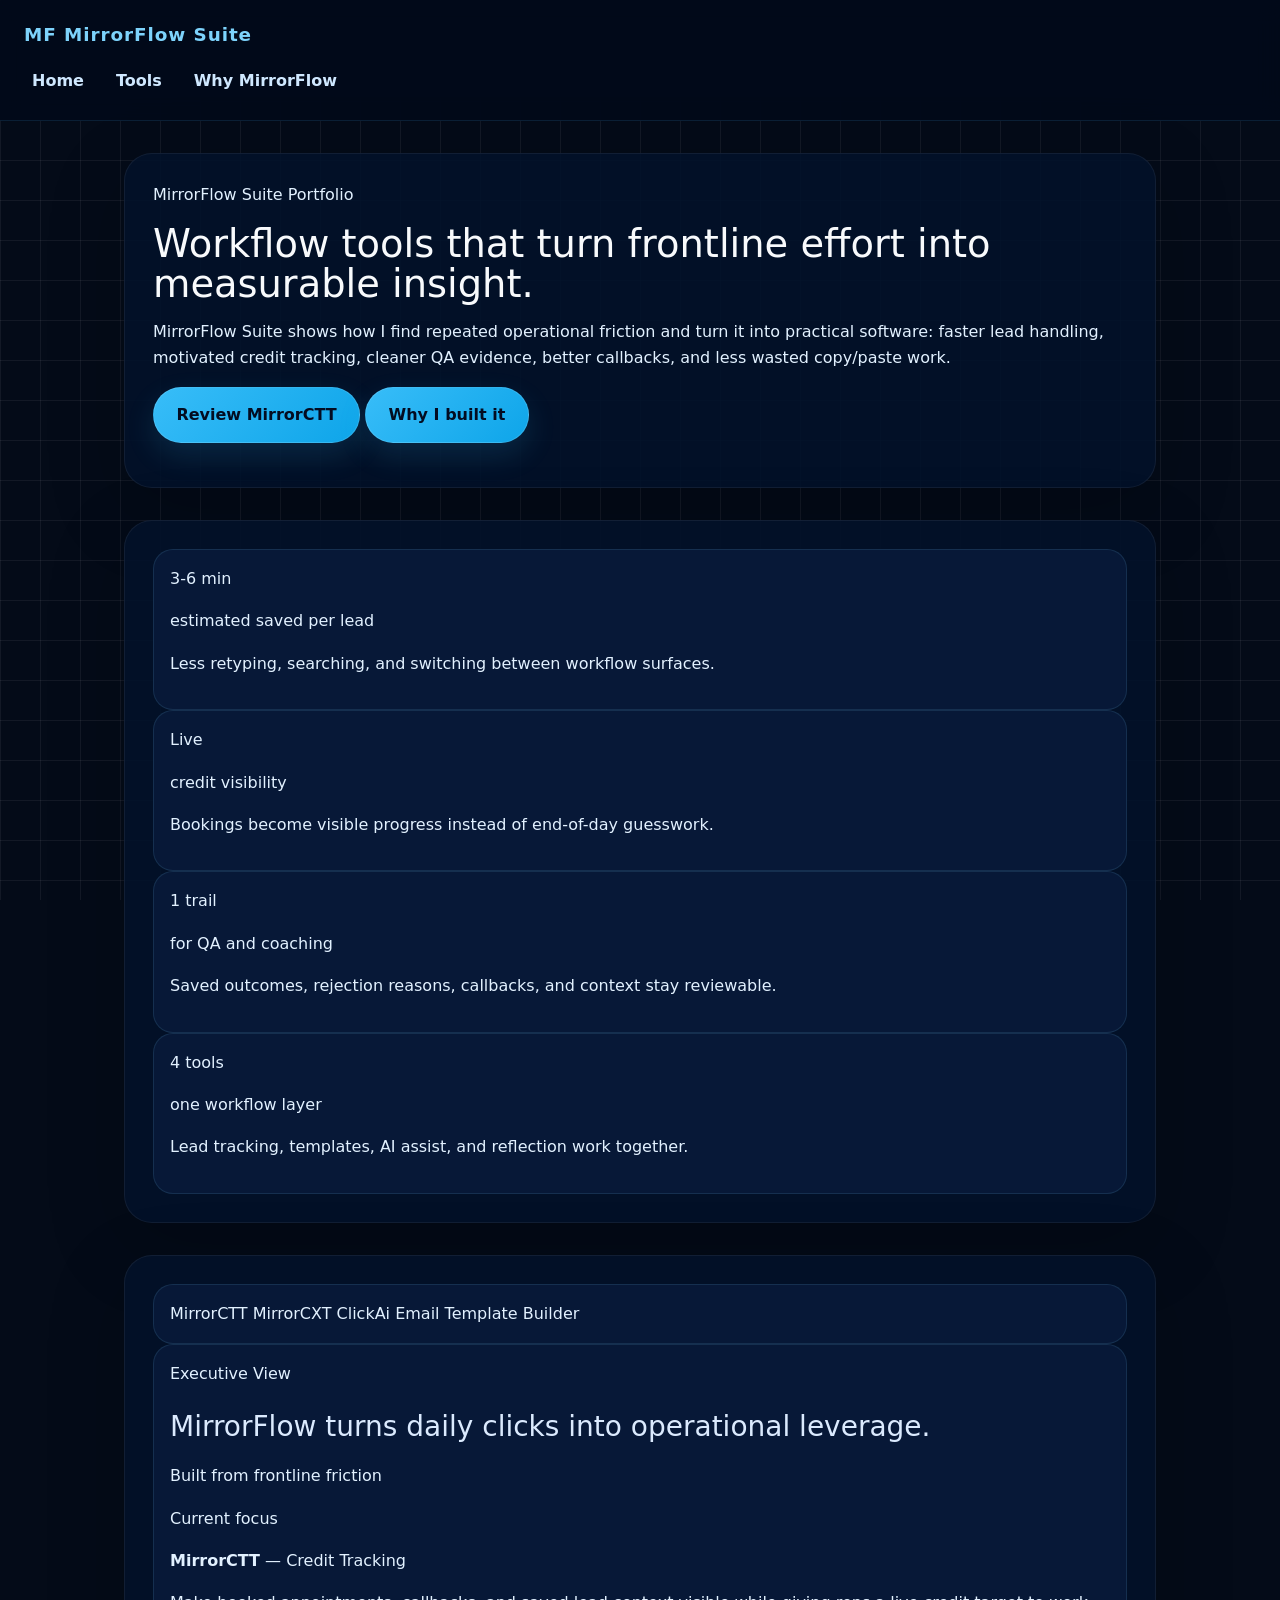
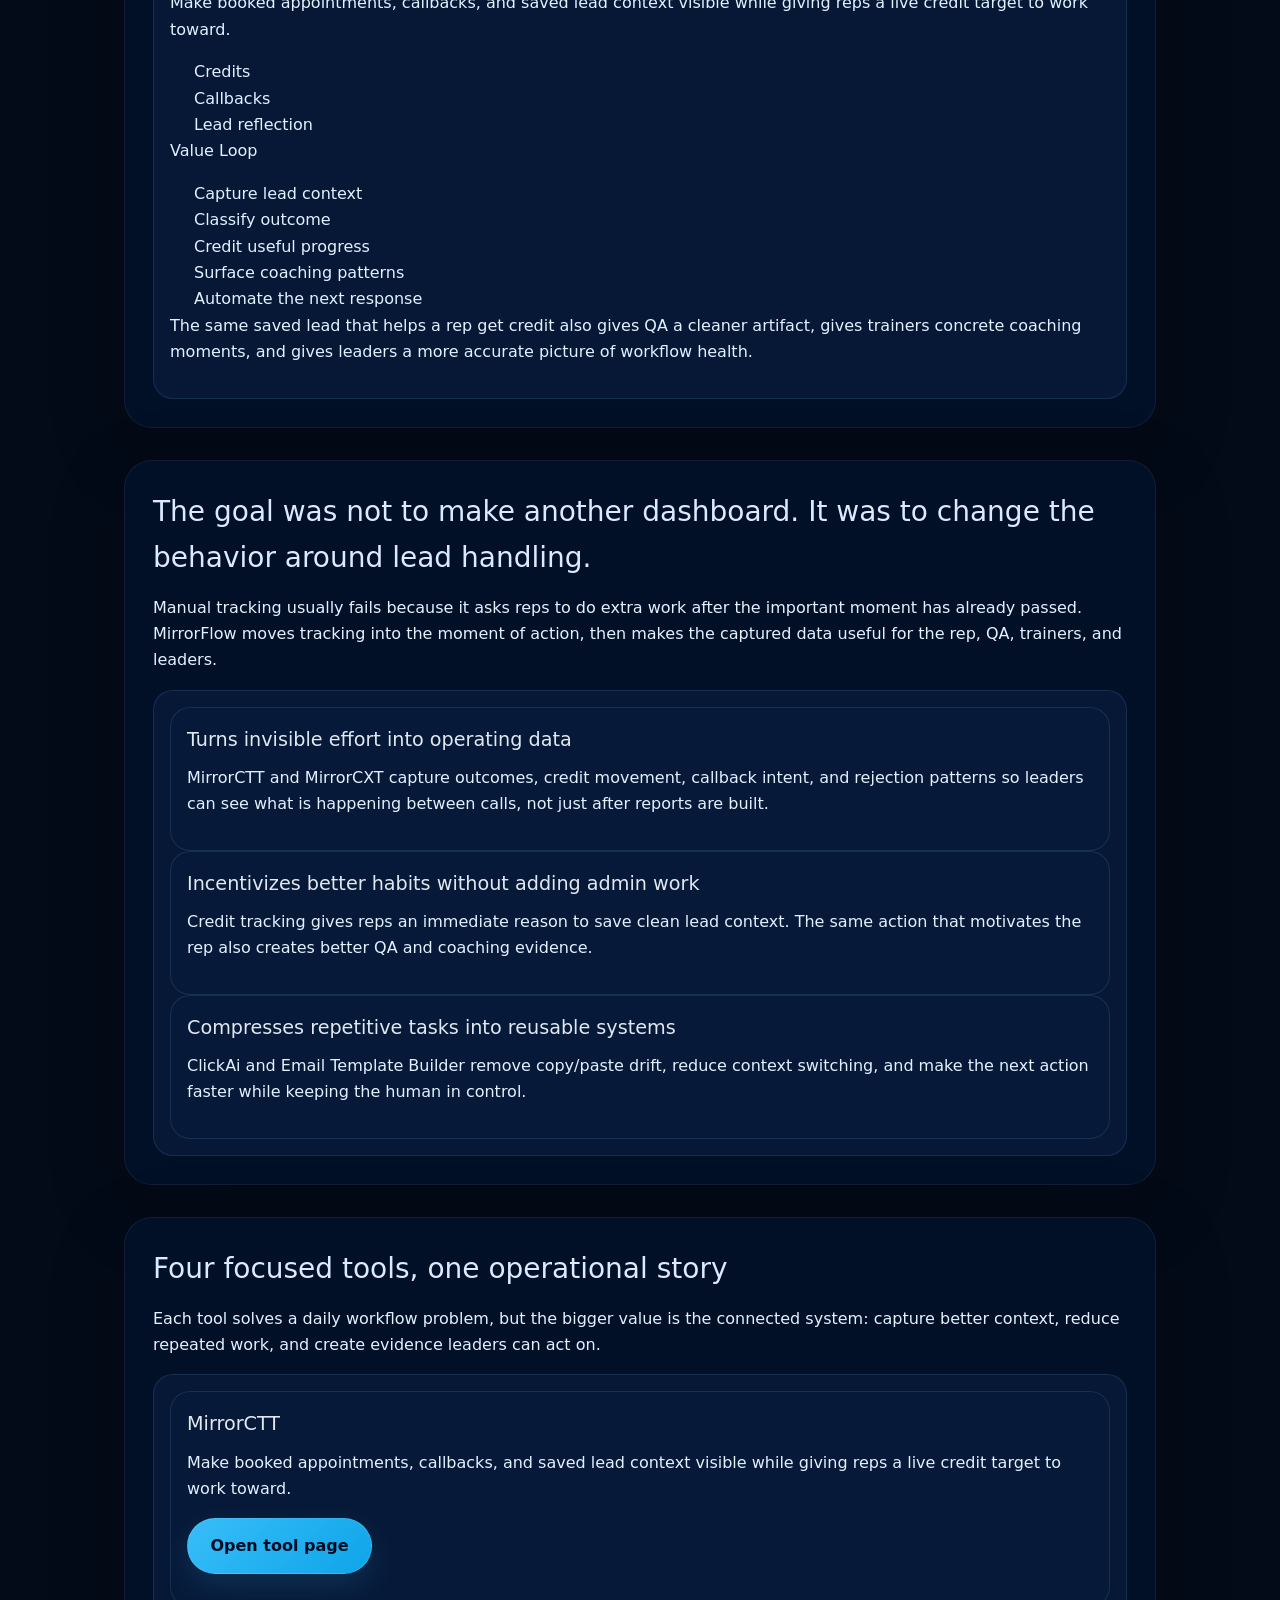
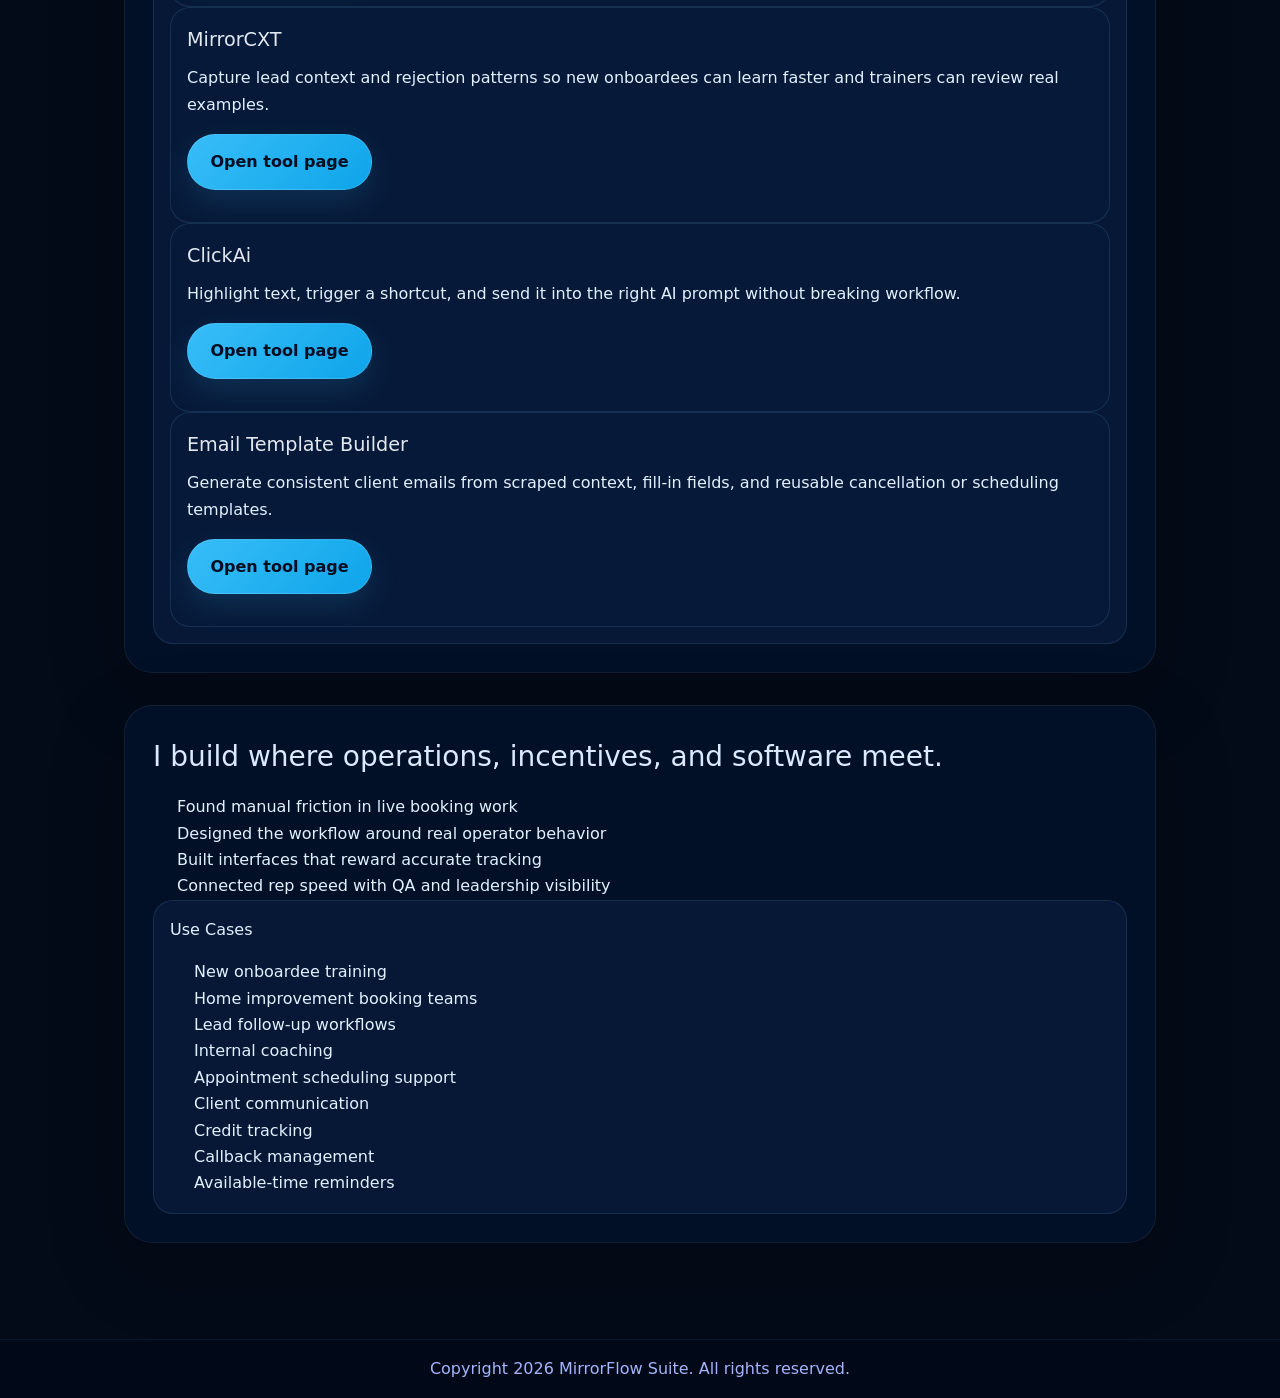
==== commit 5b83495a: "static" ====
--- a/index.html
+++ b/index.html
@@ -1,14 +1,160 @@
 <!doctype html>
-<html lang="en" data-page="/">
+<html lang="en">
   <head>
     <meta charset="UTF-8" />
     <meta name="viewport" content="width=device-width, initial-scale=1.0" />
     <meta name="description" content="MirrorFlow Suite is a portfolio of workflow tools that save time, incentivize cleaner lead tracking, and turn frontline work into QA and leadership visibility." />
     <title>MirrorFlow Suite</title>
-    <script type="module" crossorigin src="/assets/main-fJTCTL3D.js"></script>
-    <link rel="stylesheet" crossorigin href="/assets/main-Bpl_9lqr.css">
+    <link rel="stylesheet" crossorigin href="assets/main-Bpl_9lqr.css">
+    <link rel="stylesheet" href="assets/site.css">
   </head>
   <body>
-    <div id="root"></div>
+    <header>
+      <div class="site-brand"><a href="index.html">MF MirrorFlow Suite</a></div>
+      <nav>
+        <a href="index.html">Home</a>
+        <a href="tools/index.html">Tools</a>
+        <a href="about/index.html">Why MirrorFlow</a>
+      </nav>
+    </header>
+    <main>
+      <section>
+        <p>MirrorFlow Suite Portfolio</p>
+        <h1>Workflow tools that turn frontline effort into measurable insight.</h1>
+        <p>MirrorFlow Suite shows how I find repeated operational friction and turn it into practical software: faster lead handling, motivated credit tracking, cleaner QA evidence, better callbacks, and less wasted copy/paste work.</p>
+        <p>
+          <a class="button" href="tools/mirrorctt/index.html">Review MirrorCTT</a>
+          <a class="button" href="about/index.html">Why I built it</a>
+        </p>
+      </section>
+      <section>
+        <article>
+          <p>3-6 min</p>
+          <p>estimated saved per lead</p>
+          <p>Less retyping, searching, and switching between workflow surfaces.</p>
+        </article>
+        <article>
+          <p>Live</p>
+          <p>credit visibility</p>
+          <p>Bookings become visible progress instead of end-of-day guesswork.</p>
+        </article>
+        <article>
+          <p>1 trail</p>
+          <p>for QA and coaching</p>
+          <p>Saved outcomes, rejection reasons, callbacks, and context stay reviewable.</p>
+        </article>
+        <article>
+          <p>4 tools</p>
+          <p>one workflow layer</p>
+          <p>Lead tracking, templates, AI assist, and reflection work together.</p>
+        </article>
+      </section>
+      <section>
+        <div>
+          <a href="tools/mirrorctt/index.html">MirrorCTT</a>
+          <a href="tools/mirrorcxt/index.html">MirrorCXT</a>
+          <a href="tools/clickai/index.html">ClickAi</a>
+          <a href="tools/email-template-builder/index.html">Email Template Builder</a>
+        </div>
+        <div>
+          <div>
+            <p>Executive View</p>
+            <h2>MirrorFlow turns daily clicks into operational leverage.</h2>
+            <p>Built from frontline friction</p>
+          </div>
+          <div>
+            <p>Current focus</p>
+            <p><strong>MirrorCTT</strong> — Credit Tracking</p>
+            <p>Make booked appointments, callbacks, and saved lead context visible while giving reps a live credit target to work toward.</p>
+            <ul>
+              <li>Credits</li>
+              <li>Callbacks</li>
+              <li>Lead reflection</li>
+            </ul>
+          </div>
+          <div>
+            <p>Value Loop</p>
+            <ol>
+              <li>Capture lead context</li>
+              <li>Classify outcome</li>
+              <li>Credit useful progress</li>
+              <li>Surface coaching patterns</li>
+              <li>Automate the next response</li>
+            </ol>
+            <p>The same saved lead that helps a rep get credit also gives QA a cleaner artifact, gives trainers concrete coaching moments, and gives leaders a more accurate picture of workflow health.</p>
+          </div>
+        </div>
+      </section>
+      <section>
+        <h2>The goal was not to make another dashboard. It was to change the behavior around lead handling.</h2>
+        <p>Manual tracking usually fails because it asks reps to do extra work after the important moment has already passed. MirrorFlow moves tracking into the moment of action, then makes the captured data useful for the rep, QA, trainers, and leaders.</p>
+        <div>
+          <article>
+            <h3>Turns invisible effort into operating data</h3>
+            <p>MirrorCTT and MirrorCXT capture outcomes, credit movement, callback intent, and rejection patterns so leaders can see what is happening between calls, not just after reports are built.</p>
+          </article>
+          <article>
+            <h3>Incentivizes better habits without adding admin work</h3>
+            <p>Credit tracking gives reps an immediate reason to save clean lead context. The same action that motivates the rep also creates better QA and coaching evidence.</p>
+          </article>
+          <article>
+            <h3>Compresses repetitive tasks into reusable systems</h3>
+            <p>ClickAi and Email Template Builder remove copy/paste drift, reduce context switching, and make the next action faster while keeping the human in control.</p>
+          </article>
+        </div>
+      </section>
+      <section>
+        <h2>Four focused tools, one operational story</h2>
+        <p>Each tool solves a daily workflow problem, but the bigger value is the connected system: capture better context, reduce repeated work, and create evidence leaders can act on.</p>
+        <div>
+          <article>
+            <h3>MirrorCTT</h3>
+            <p>Make booked appointments, callbacks, and saved lead context visible while giving reps a live credit target to work toward.</p>
+            <p><a class="button" href="tools/mirrorctt/index.html">Open tool page</a></p>
+          </article>
+          <article>
+            <h3>MirrorCXT</h3>
+            <p>Capture lead context and rejection patterns so new onboardees can learn faster and trainers can review real examples.</p>
+            <p><a class="button" href="tools/mirrorcxt/index.html">Open tool page</a></p>
+          </article>
+          <article>
+            <h3>ClickAi</h3>
+            <p>Highlight text, trigger a shortcut, and send it into the right AI prompt without breaking workflow.</p>
+            <p><a class="button" href="tools/clickai/index.html">Open tool page</a></p>
+          </article>
+          <article>
+            <h3>Email Template Builder</h3>
+            <p>Generate consistent client emails from scraped context, fill-in fields, and reusable cancellation or scheduling templates.</p>
+            <p><a class="button" href="tools/email-template-builder/index.html">Open tool page</a></p>
+          </article>
+        </div>
+      </section>
+      <section>
+        <h2>I build where operations, incentives, and software meet.</h2>
+        <ol>
+          <li>Found manual friction in live booking work</li>
+          <li>Designed the workflow around real operator behavior</li>
+          <li>Built interfaces that reward accurate tracking</li>
+          <li>Connected rep speed with QA and leadership visibility</li>
+        </ol>
+        <div>
+          <p>Use Cases</p>
+          <ul>
+            <li>New onboardee training</li>
+            <li>Home improvement booking teams</li>
+            <li>Lead follow-up workflows</li>
+            <li>Internal coaching</li>
+            <li>Appointment scheduling support</li>
+            <li>Client communication</li>
+            <li>Credit tracking</li>
+            <li>Callback management</li>
+            <li>Available-time reminders</li>
+          </ul>
+        </div>
+      </section>
+    </main>
+    <footer>
+      <p>Copyright 2026 MirrorFlow Suite. All rights reserved.</p>
+    </footer>
   </body>
 </html>
--- a/assets/site.css
+++ b/assets/site.css
@@ -0,0 +1,191 @@
+body {
+  margin: 0;
+  min-height: 100vh;
+  font-family: Inter, system-ui, -apple-system, BlinkMacSystemFont, "Segoe UI", sans-serif;
+  color: #e2f1ff;
+  background-color: #040b18;
+  background-image:
+    linear-gradient(rgba(255,255,255,0.06) 1px, transparent 1px),
+    linear-gradient(90deg, rgba(255,255,255,0.06) 1px, transparent 1px);
+  background-size: 40px 40px;
+  background-attachment: fixed;
+  line-height: 1.65;
+}
+
+* {
+  box-sizing: border-box;
+}
+
+header {
+  background: rgba(2, 10, 25, 0.96);
+  border-bottom: 1px solid rgba(76, 185, 255, 0.12);
+  padding: 1.25rem 1.5rem;
+  position: sticky;
+  top: 0;
+  z-index: 10;
+  backdrop-filter: blur(12px);
+}
+
+header .site-brand {
+  font-weight: 800;
+  font-size: 1.15rem;
+  letter-spacing: 0.05em;
+  margin-bottom: 0.75rem;
+}
+
+header .site-brand a {
+  color: #7dd3fc;
+  text-decoration: none;
+}
+
+nav {
+  display: flex;
+  flex-wrap: wrap;
+  gap: 1rem;
+}
+
+nav a {
+  color: #cfe8ff;
+  text-decoration: none;
+  font-weight: 600;
+  padding: 0.35rem 0.5rem;
+}
+
+nav a:hover {
+  color: #ffffff;
+}
+
+main {
+  max-width: 1080px;
+  margin: 0 auto;
+  padding: 2rem 1.5rem 4rem;
+}
+
+section {
+  margin-bottom: 2rem;
+  padding: 1.75rem;
+  background: rgba(3, 18, 42, 0.92);
+  border: 1px solid rgba(255, 255, 255, 0.06);
+  border-radius: 28px;
+  box-shadow: 0 24px 80px rgba(0, 0, 0, 0.18);
+}
+
+section p {
+  margin: 0 0 1rem;
+}
+
+section h1,
+section h2,
+section h3 {
+  margin-top: 0;
+}
+
+section h1 {
+  font-size: clamp(2.3rem, 3vw, 3.4rem);
+  line-height: 1.02;
+  margin-bottom: 1rem;
+  color: #f8fafc;
+}
+
+section h2 {
+  font-size: 1.75rem;
+  margin-bottom: 0.85rem;
+  color: #dbeafe;
+}
+
+section h3 {
+  font-size: 1.2rem;
+  margin-bottom: 0.6rem;
+  color: #e2e8f0;
+}
+
+article,
+.detail-grid > div,
+section > div {
+  background: rgba(8, 26, 56, 0.95);
+  border: 1px solid rgba(125, 211, 252, 0.12);
+  border-radius: 20px;
+  padding: 1rem;
+}
+
+.article-grid,
+.tool-grid,
+.detail-grid {
+  display: grid;
+  gap: 1rem;
+}
+
+.article-grid {
+  grid-template-columns: repeat(auto-fit, minmax(220px, 1fr));
+}
+
+.tool-grid {
+  grid-template-columns: repeat(auto-fit, minmax(240px, 1fr));
+}
+
+.footer-links,
+.card-links {
+  display: flex;
+  flex-wrap: wrap;
+  gap: 0.75rem;
+}
+
+a.button,
+button {
+  display: inline-flex;
+  align-items: center;
+  justify-content: center;
+  padding: 0.85rem 1.4rem;
+  background: linear-gradient(135deg, #38bdf8 0%, #0ea5e9 100%);
+  color: rgba(3, 12, 33, 1);
+  border: 1px solid rgba(255, 255, 255, 0.12);
+  border-radius: 9999px;
+  text-decoration: none;
+  font-weight: 700;
+  transition: transform 0.2s ease, filter 0.2s ease, box-shadow 0.2s ease;
+  box-shadow: 0 12px 30px rgba(56, 189, 248, 0.14);
+}
+
+a.button:hover,
+button:hover {
+  transform: translateY(-1px);
+  filter: brightness(1.05);
+  box-shadow: 0 18px 40px rgba(56, 189, 248, 0.22);
+}
+
+a.button:focus,
+button:focus {
+  outline: 2px solid rgba(56, 189, 248, 0.75);
+  outline-offset: 4px;
+}
+
+ul,
+ol {
+  margin: 0;
+  padding-left: 1.5rem;
+}
+
+footer {
+  background: rgba(2, 10, 25, 0.96);
+  color: #a5b4fc;
+  padding: 1rem 1.5rem;
+  text-align: center;
+  border-top: 1px solid rgba(56, 189, 248, 0.08);
+}
+
+footer p {
+  margin: 0;
+}
+
+@media (max-width: 720px) {
+  header,
+  main,
+  footer {
+    padding-left: 1rem;
+    padding-right: 1rem;
+  }
+
+  nav {
+    gap: 0.5rem;
+  }
+}
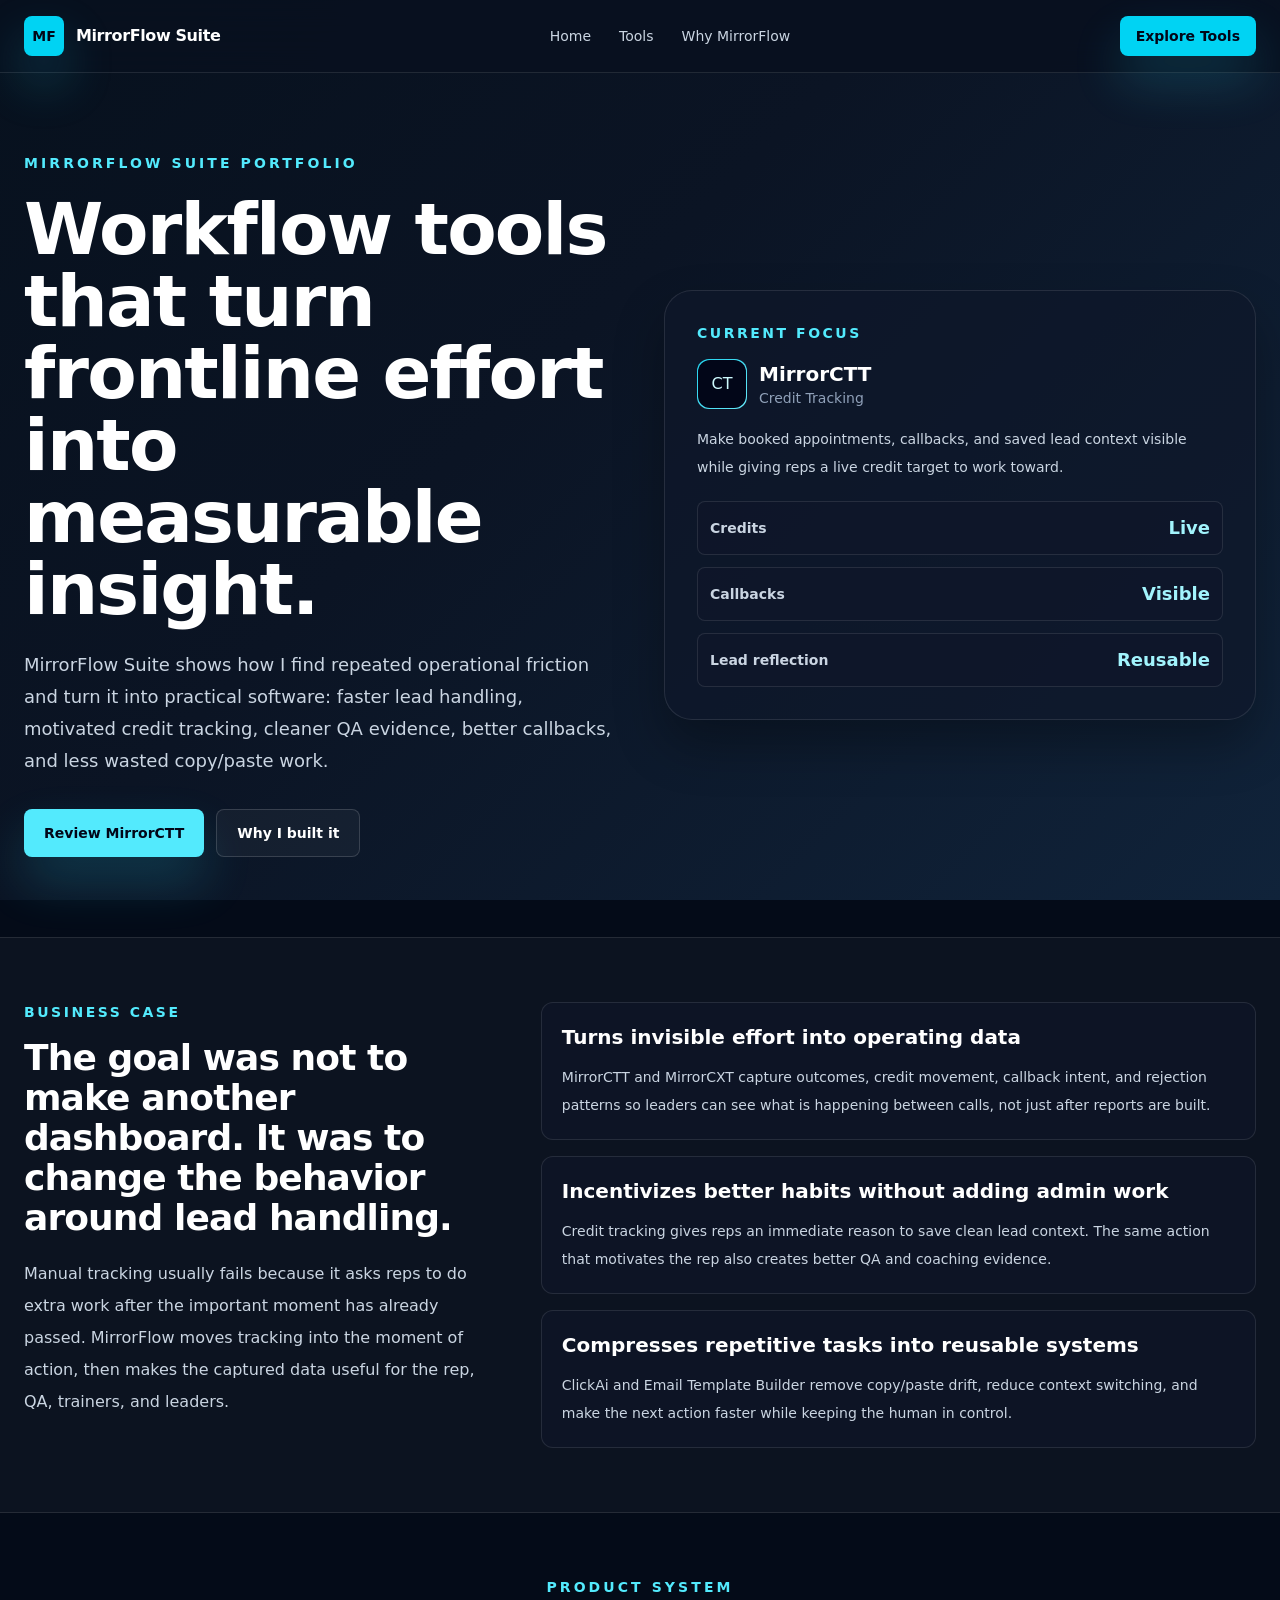
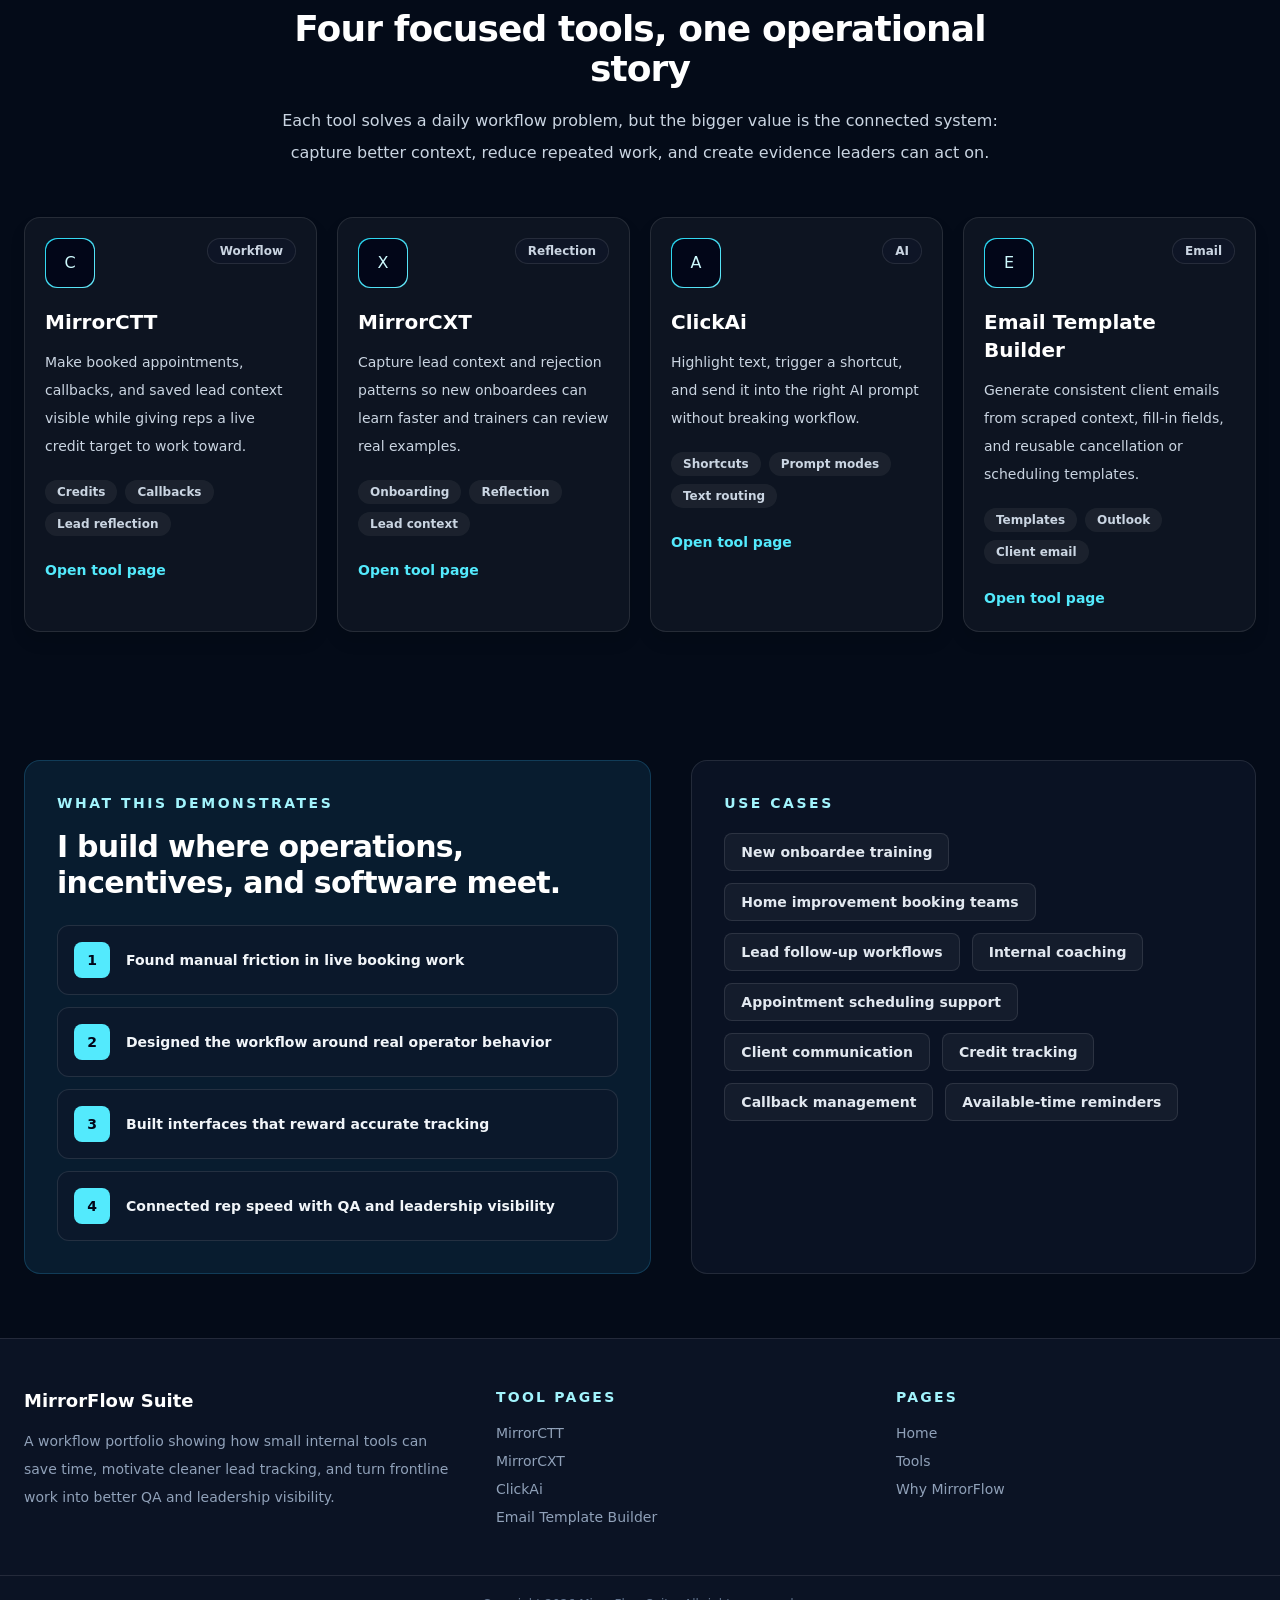
==== commit 414e30d6: "Merge traditional portfolio and MirrorCTT privacy policy" ====
--- a/index.html
+++ b/index.html
@@ -8,153 +8,231 @@
     <link rel="stylesheet" crossorigin href="assets/main-Bpl_9lqr.css">
     <link rel="stylesheet" href="assets/site.css">
   </head>
-  <body>
-    <header>
-      <div class="site-brand"><a href="index.html">MF MirrorFlow Suite</a></div>
-      <nav>
-        <a href="index.html">Home</a>
-        <a href="tools/index.html">Tools</a>
-        <a href="about/index.html">Why MirrorFlow</a>
+  <body class="min-h-screen overflow-hidden bg-[#07111e] text-slate-100">
+    <div class="pointer-events-none fixed inset-0 bg-page-hero"></div>
+    <div class="pointer-events-none fixed inset-0 opacity-[0.08] bg-grid-lines"></div>
+    <header class="sticky top-0 z-40 border-b border-white/10 bg-[#08111f]/88 backdrop-blur-xl">
+      <nav class="mx-auto flex max-w-7xl items-center justify-between gap-4 px-5 py-4 sm:px-6 lg:px-8">
+        <a href="index.html" class="flex items-center gap-3">
+          <span class="grid h-10 w-10 place-items-center rounded-lg bg-cyan-400 text-sm font-black text-slate-950 shadow-lg shadow-cyan-400/25">MF</span>
+          <span class="text-base font-semibold tracking-tight text-white">MirrorFlow Suite</span>
+        </a>
+        <div class="hidden items-center gap-7 md:flex">
+          <a href="index.html" class="text-sm font-medium text-slate-300 transition hover:text-cyan-200">Home</a>
+          <a href="tools/index.html" class="text-sm font-medium text-slate-300 transition hover:text-cyan-200">Tools</a>
+          <a href="about/index.html" class="text-sm font-medium text-slate-300 transition hover:text-cyan-200">Why MirrorFlow</a>
+        </div>
+        <a href="tools/mirrorctt/index.html" class="inline-flex min-h-10 items-center justify-center rounded-lg bg-cyan-400 px-4 text-sm font-bold text-slate-950 shadow-lg shadow-cyan-400/20 transition hover:-translate-y-0.5 hover:bg-cyan-300">Explore Tools</a>
       </nav>
+      <div class="border-t border-white/10 px-5 py-3 md:hidden">
+        <div class="mx-auto flex max-w-7xl justify-between gap-3">
+          <a href="index.html" class="text-sm font-medium text-slate-300 transition hover:text-cyan-200">Home</a>
+          <a href="tools/index.html" class="text-sm font-medium text-slate-300 transition hover:text-cyan-200">Tools</a>
+          <a href="about/index.html" class="text-sm font-medium text-slate-300 transition hover:text-cyan-200">Why MirrorFlow</a>
+        </div>
+      </div>
     </header>
-    <main>
-      <section>
-        <p>MirrorFlow Suite Portfolio</p>
-        <h1>Workflow tools that turn frontline effort into measurable insight.</h1>
-        <p>MirrorFlow Suite shows how I find repeated operational friction and turn it into practical software: faster lead handling, motivated credit tracking, cleaner QA evidence, better callbacks, and less wasted copy/paste work.</p>
-        <p>
-          <a class="button" href="tools/mirrorctt/index.html">Review MirrorCTT</a>
-          <a class="button" href="about/index.html">Why I built it</a>
-        </p>
-      </section>
-      <section>
-        <article>
-          <p>3-6 min</p>
-          <p>estimated saved per lead</p>
-          <p>Less retyping, searching, and switching between workflow surfaces.</p>
-        </article>
-        <article>
-          <p>Live</p>
-          <p>credit visibility</p>
-          <p>Bookings become visible progress instead of end-of-day guesswork.</p>
-        </article>
-        <article>
-          <p>1 trail</p>
-          <p>for QA and coaching</p>
-          <p>Saved outcomes, rejection reasons, callbacks, and context stay reviewable.</p>
-        </article>
-        <article>
-          <p>4 tools</p>
-          <p>one workflow layer</p>
-          <p>Lead tracking, templates, AI assist, and reflection work together.</p>
-        </article>
-      </section>
-      <section>
-        <div>
-          <a href="tools/mirrorctt/index.html">MirrorCTT</a>
-          <a href="tools/mirrorcxt/index.html">MirrorCXT</a>
-          <a href="tools/clickai/index.html">ClickAi</a>
-          <a href="tools/email-template-builder/index.html">Email Template Builder</a>
-        </div>
-        <div>
+    <main class="relative">
+      <section class="mx-auto grid max-w-7xl items-center gap-12 px-5 py-14 sm:px-6 lg:grid-cols-2 lg:px-8 lg:py-20">
+        <div>
+          <p class="text-sm font-bold uppercase tracking-[0.22em] text-cyan-300">MirrorFlow Suite Portfolio</p>
+          <h1 class="mt-5 max-w-4xl text-5xl font-semibold tracking-tight text-white sm:text-7xl">Workflow tools that turn frontline effort into measurable insight.</h1>
+          <p class="mt-6 max-w-2xl text-lg leading-8 text-slate-300">MirrorFlow Suite shows how I find repeated operational friction and turn it into practical software: faster lead handling, motivated credit tracking, cleaner QA evidence, better callbacks, and less wasted copy/paste work.</p>
+          <div class="mt-8 flex flex-col gap-3 sm:flex-row">
+            <a href="tools/mirrorctt/index.html" class="inline-flex min-h-12 items-center justify-center rounded-lg bg-cyan-300 px-5 text-sm font-black text-slate-950 shadow-xl shadow-cyan-400/20 transition hover:-translate-y-0.5 hover:bg-cyan-200">Review MirrorCTT</a>
+            <a href="about/index.html" class="inline-flex min-h-12 items-center justify-center rounded-lg border border-white/15 bg-white/[0.04] px-5 text-sm font-bold text-white transition hover:border-cyan-300/60">Why I built it</a>
+          </div>
+        </div>
+        <div class="rounded-[28px] border border-white/10 bg-slate-950/70 p-8 shadow-2xl shadow-black/30">
+          <p class="text-sm font-bold uppercase tracking-[0.18em] text-cyan-300">Current focus</p>
+          <div class="mt-4 flex items-center gap-3">
+            <span class="rounded-xl bg-gradient-to-br bg-cyan-300 p-px">
+              <span class="grid h-12 w-12 place-items-center rounded-xl bg-slate-950 text-cyan-100">CT</span>
+            </span>
+            <div>
+              <p class="text-xl font-black text-white">MirrorCTT</p>
+              <p class="text-sm text-slate-400">Credit Tracking</p>
+            </div>
+          </div>
+          <p class="mt-4 text-sm leading-7 text-slate-300">Make booked appointments, callbacks, and saved lead context visible while giving reps a live credit target to work toward.</p>
+          <div class="mt-5 grid gap-3">
+            <div class="flex items-center justify-between rounded-lg border border-white/10 bg-slate-950/60 px-3 py-3">
+              <span class="text-sm font-semibold text-slate-300">Credits</span>
+              <span class="text-lg font-black text-cyan-200">Live</span>
+            </div>
+            <div class="flex items-center justify-between rounded-lg border border-white/10 bg-slate-950/60 px-3 py-3">
+              <span class="text-sm font-semibold text-slate-300">Callbacks</span>
+              <span class="text-lg font-black text-cyan-200">Visible</span>
+            </div>
+            <div class="flex items-center justify-between rounded-lg border border-white/10 bg-slate-950/60 px-3 py-3">
+              <span class="text-sm font-semibold text-slate-300">Lead reflection</span>
+              <span class="text-lg font-black text-cyan-200">Reusable</span>
+            </div>
+          </div>
+        </div>
+      </section>
+      <section class="border-y border-white/10 bg-white/[0.035]">
+        <div class="mx-auto grid max-w-7xl gap-10 px-5 py-16 sm:px-6 lg:grid-cols-[0.8fr_1.2fr] lg:px-8">
           <div>
-            <p>Executive View</p>
-            <h2>MirrorFlow turns daily clicks into operational leverage.</h2>
-            <p>Built from frontline friction</p>
-          </div>
-          <div>
-            <p>Current focus</p>
-            <p><strong>MirrorCTT</strong> — Credit Tracking</p>
-            <p>Make booked appointments, callbacks, and saved lead context visible while giving reps a live credit target to work toward.</p>
-            <ul>
-              <li>Credits</li>
-              <li>Callbacks</li>
-              <li>Lead reflection</li>
-            </ul>
-          </div>
-          <div>
-            <p>Value Loop</p>
-            <ol>
-              <li>Capture lead context</li>
-              <li>Classify outcome</li>
-              <li>Credit useful progress</li>
-              <li>Surface coaching patterns</li>
-              <li>Automate the next response</li>
-            </ol>
-            <p>The same saved lead that helps a rep get credit also gives QA a cleaner artifact, gives trainers concrete coaching moments, and gives leaders a more accurate picture of workflow health.</p>
-          </div>
-        </div>
-      </section>
-      <section>
-        <h2>The goal was not to make another dashboard. It was to change the behavior around lead handling.</h2>
-        <p>Manual tracking usually fails because it asks reps to do extra work after the important moment has already passed. MirrorFlow moves tracking into the moment of action, then makes the captured data useful for the rep, QA, trainers, and leaders.</p>
-        <div>
-          <article>
-            <h3>Turns invisible effort into operating data</h3>
-            <p>MirrorCTT and MirrorCXT capture outcomes, credit movement, callback intent, and rejection patterns so leaders can see what is happening between calls, not just after reports are built.</p>
-          </article>
-          <article>
-            <h3>Incentivizes better habits without adding admin work</h3>
-            <p>Credit tracking gives reps an immediate reason to save clean lead context. The same action that motivates the rep also creates better QA and coaching evidence.</p>
-          </article>
-          <article>
-            <h3>Compresses repetitive tasks into reusable systems</h3>
-            <p>ClickAi and Email Template Builder remove copy/paste drift, reduce context switching, and make the next action faster while keeping the human in control.</p>
-          </article>
-        </div>
-      </section>
-      <section>
-        <h2>Four focused tools, one operational story</h2>
-        <p>Each tool solves a daily workflow problem, but the bigger value is the connected system: capture better context, reduce repeated work, and create evidence leaders can act on.</p>
-        <div>
-          <article>
-            <h3>MirrorCTT</h3>
-            <p>Make booked appointments, callbacks, and saved lead context visible while giving reps a live credit target to work toward.</p>
-            <p><a class="button" href="tools/mirrorctt/index.html">Open tool page</a></p>
-          </article>
-          <article>
-            <h3>MirrorCXT</h3>
-            <p>Capture lead context and rejection patterns so new onboardees can learn faster and trainers can review real examples.</p>
-            <p><a class="button" href="tools/mirrorcxt/index.html">Open tool page</a></p>
-          </article>
-          <article>
-            <h3>ClickAi</h3>
-            <p>Highlight text, trigger a shortcut, and send it into the right AI prompt without breaking workflow.</p>
-            <p><a class="button" href="tools/clickai/index.html">Open tool page</a></p>
-          </article>
-          <article>
-            <h3>Email Template Builder</h3>
-            <p>Generate consistent client emails from scraped context, fill-in fields, and reusable cancellation or scheduling templates.</p>
-            <p><a class="button" href="tools/email-template-builder/index.html">Open tool page</a></p>
-          </article>
-        </div>
-      </section>
-      <section>
-        <h2>I build where operations, incentives, and software meet.</h2>
-        <ol>
-          <li>Found manual friction in live booking work</li>
-          <li>Designed the workflow around real operator behavior</li>
-          <li>Built interfaces that reward accurate tracking</li>
-          <li>Connected rep speed with QA and leadership visibility</li>
-        </ol>
-        <div>
-          <p>Use Cases</p>
-          <ul>
-            <li>New onboardee training</li>
-            <li>Home improvement booking teams</li>
-            <li>Lead follow-up workflows</li>
-            <li>Internal coaching</li>
-            <li>Appointment scheduling support</li>
-            <li>Client communication</li>
-            <li>Credit tracking</li>
-            <li>Callback management</li>
-            <li>Available-time reminders</li>
-          </ul>
+            <p class="text-sm font-bold uppercase tracking-[0.18em] text-cyan-300">Business Case</p>
+            <h2 class="mt-4 text-4xl font-semibold tracking-tight text-white">The goal was not to make another dashboard. It was to change the behavior around lead handling.</h2>
+            <p class="mt-5 text-base leading-8 text-slate-300">Manual tracking usually fails because it asks reps to do extra work after the important moment has already passed. MirrorFlow moves tracking into the moment of action, then makes the captured data useful for the rep, QA, trainers, and leaders.</p>
+          </div>
+          <div class="grid gap-4">
+            <article class="rounded-xl border border-white/10 bg-slate-950/55 p-5">
+              <h3 class="text-xl font-semibold text-white">Turns invisible effort into operating data</h3>
+              <p class="mt-3 text-sm leading-7 text-slate-300">MirrorCTT and MirrorCXT capture outcomes, credit movement, callback intent, and rejection patterns so leaders can see what is happening between calls, not just after reports are built.</p>
+            </article>
+            <article class="rounded-xl border border-white/10 bg-slate-950/55 p-5">
+              <h3 class="text-xl font-semibold text-white">Incentivizes better habits without adding admin work</h3>
+              <p class="mt-3 text-sm leading-7 text-slate-300">Credit tracking gives reps an immediate reason to save clean lead context. The same action that motivates the rep also creates better QA and coaching evidence.</p>
+            </article>
+            <article class="rounded-xl border border-white/10 bg-slate-950/55 p-5">
+              <h3 class="text-xl font-semibold text-white">Compresses repetitive tasks into reusable systems</h3>
+              <p class="mt-3 text-sm leading-7 text-slate-300">ClickAi and Email Template Builder remove copy/paste drift, reduce context switching, and make the next action faster while keeping the human in control.</p>
+            </article>
+          </div>
+        </div>
+      </section>
+      <section class="mx-auto max-w-7xl px-5 py-16 sm:px-6 lg:px-8">
+        <div class="mx-auto max-w-3xl text-center">
+          <p class="text-sm font-bold uppercase tracking-[0.22em] text-cyan-300">Product System</p>
+          <h2 class="mt-3 text-3xl font-semibold tracking-tight text-white sm:text-4xl">Four focused tools, one operational story</h2>
+          <p class="mt-4 text-base leading-8 text-slate-300">Each tool solves a daily workflow problem, but the bigger value is the connected system: capture better context, reduce repeated work, and create evidence leaders can act on.</p>
+        </div>
+        <div class="mt-12 grid gap-5 md:grid-cols-2 xl:grid-cols-4">
+          <article class="group block h-full rounded-2xl border border-white/10 bg-white/[0.04] p-5 shadow-xl shadow-black/10 transition hover:-translate-y-1 hover:border-cyan-300/50 hover:bg-white/[0.07]">
+            <div class="flex items-start justify-between gap-4">
+              <div class="rounded-xl bg-gradient-to-br bg-cyan-300 p-px">
+                <span class="grid h-12 w-12 place-items-center rounded-xl bg-slate-950 text-cyan-100">C</span>
+              </div>
+              <span class="rounded-full border border-white/10 bg-slate-950/60 px-3 py-1 text-xs font-bold text-slate-300">Workflow</span>
+            </div>
+            <h3 class="mt-5 text-xl font-semibold text-white">MirrorCTT</h3>
+            <p class="mt-3 text-sm leading-7 text-slate-300">Make booked appointments, callbacks, and saved lead context visible while giving reps a live credit target to work toward.</p>
+            <div class="mt-5 flex flex-wrap gap-2">
+              <span class="rounded-full bg-white/[0.06] px-3 py-1 text-xs font-semibold text-slate-300">Credits</span>
+              <span class="rounded-full bg-white/[0.06] px-3 py-1 text-xs font-semibold text-slate-300">Callbacks</span>
+              <span class="rounded-full bg-white/[0.06] px-3 py-1 text-xs font-semibold text-slate-300">Lead reflection</span>
+            </div>
+            <span class="mt-6 inline-flex text-sm font-bold text-cyan-300 transition group-hover:translate-x-1">Open tool page</span>
+          </article>
+          <article class="group block h-full rounded-2xl border border-white/10 bg-white/[0.04] p-5 shadow-xl shadow-black/10 transition hover:-translate-y-1 hover:border-cyan-300/50 hover:bg-white/[0.07]">
+            <div class="flex items-start justify-between gap-4">
+              <div class="rounded-xl bg-gradient-to-br bg-cyan-300 p-px">
+                <span class="grid h-12 w-12 place-items-center rounded-xl bg-slate-950 text-cyan-100">X</span>
+              </div>
+              <span class="rounded-full border border-white/10 bg-slate-950/60 px-3 py-1 text-xs font-bold text-slate-300">Reflection</span>
+            </div>
+            <h3 class="mt-5 text-xl font-semibold text-white">MirrorCXT</h3>
+            <p class="mt-3 text-sm leading-7 text-slate-300">Capture lead context and rejection patterns so new onboardees can learn faster and trainers can review real examples.</p>
+            <div class="mt-5 flex flex-wrap gap-2">
+              <span class="rounded-full bg-white/[0.06] px-3 py-1 text-xs font-semibold text-slate-300">Onboarding</span>
+              <span class="rounded-full bg-white/[0.06] px-3 py-1 text-xs font-semibold text-slate-300">Reflection</span>
+              <span class="rounded-full bg-white/[0.06] px-3 py-1 text-xs font-semibold text-slate-300">Lead context</span>
+            </div>
+            <span class="mt-6 inline-flex text-sm font-bold text-cyan-300 transition group-hover:translate-x-1">Open tool page</span>
+          </article>
+          <article class="group block h-full rounded-2xl border border-white/10 bg-white/[0.04] p-5 shadow-xl shadow-black/10 transition hover:-translate-y-1 hover:border-cyan-300/50 hover:bg-white/[0.07]">
+            <div class="flex items-start justify-between gap-4">
+              <div class="rounded-xl bg-gradient-to-br bg-cyan-300 p-px">
+                <span class="grid h-12 w-12 place-items-center rounded-xl bg-slate-950 text-cyan-100">A</span>
+              </div>
+              <span class="rounded-full border border-white/10 bg-slate-950/60 px-3 py-1 text-xs font-bold text-slate-300">AI</span>
+            </div>
+            <h3 class="mt-5 text-xl font-semibold text-white">ClickAi</h3>
+            <p class="mt-3 text-sm leading-7 text-slate-300">Highlight text, trigger a shortcut, and send it into the right AI prompt without breaking workflow.</p>
+            <div class="mt-5 flex flex-wrap gap-2">
+              <span class="rounded-full bg-white/[0.06] px-3 py-1 text-xs font-semibold text-slate-300">Shortcuts</span>
+              <span class="rounded-full bg-white/[0.06] px-3 py-1 text-xs font-semibold text-slate-300">Prompt modes</span>
+              <span class="rounded-full bg-white/[0.06] px-3 py-1 text-xs font-semibold text-slate-300">Text routing</span>
+            </div>
+            <span class="mt-6 inline-flex text-sm font-bold text-cyan-300 transition group-hover:translate-x-1">Open tool page</span>
+          </article>
+          <article class="group block h-full rounded-2xl border border-white/10 bg-white/[0.04] p-5 shadow-xl shadow-black/10 transition hover:-translate-y-1 hover:border-cyan-300/50 hover:bg-white/[0.07]">
+            <div class="flex items-start justify-between gap-4">
+              <div class="rounded-xl bg-gradient-to-br bg-cyan-300 p-px">
+                <span class="grid h-12 w-12 place-items-center rounded-xl bg-slate-950 text-cyan-100">E</span>
+              </div>
+              <span class="rounded-full border border-white/10 bg-slate-950/60 px-3 py-1 text-xs font-bold text-slate-300">Email</span>
+            </div>
+            <h3 class="mt-5 text-xl font-semibold text-white">Email Template Builder</h3>
+            <p class="mt-3 text-sm leading-7 text-slate-300">Generate consistent client emails from scraped context, fill-in fields, and reusable cancellation or scheduling templates.</p>
+            <div class="mt-5 flex flex-wrap gap-2">
+              <span class="rounded-full bg-white/[0.06] px-3 py-1 text-xs font-semibold text-slate-300">Templates</span>
+              <span class="rounded-full bg-white/[0.06] px-3 py-1 text-xs font-semibold text-slate-300">Outlook</span>
+              <span class="rounded-full bg-white/[0.06] px-3 py-1 text-xs font-semibold text-slate-300">Client email</span>
+            </div>
+            <span class="mt-6 inline-flex text-sm font-bold text-cyan-300 transition group-hover:translate-x-1">Open tool page</span>
+          </article>
+        </div>
+      </section>
+      <section class="mx-auto max-w-7xl px-5 py-16 sm:px-6 lg:px-8">
+        <div class="grid gap-10 lg:grid-cols-[1fr_0.9fr]">
+          <div class="rounded-2xl border border-cyan-300/20 bg-cyan-300/10 p-6 sm:p-8">
+            <p class="text-sm font-bold uppercase tracking-[0.18em] text-cyan-200">What This Demonstrates</p>
+            <h2 class="mt-4 text-3xl font-semibold tracking-tight text-white">I build where operations, incentives, and software meet.</h2>
+            <div class="mt-6 grid gap-3">
+              <div class="flex items-center gap-4 rounded-xl border border-white/10 bg-slate-950/55 p-4">
+                <span class="grid h-9 w-9 shrink-0 place-items-center rounded-lg bg-cyan-300 text-sm font-black text-slate-950">1</span>
+                <p class="text-sm font-semibold text-slate-100">Found manual friction in live booking work</p>
+              </div>
+              <div class="flex items-center gap-4 rounded-xl border border-white/10 bg-slate-950/55 p-4">
+                <span class="grid h-9 w-9 shrink-0 place-items-center rounded-lg bg-cyan-300 text-sm font-black text-slate-950">2</span>
+                <p class="text-sm font-semibold text-slate-100">Designed the workflow around real operator behavior</p>
+              </div>
+              <div class="flex items-center gap-4 rounded-xl border border-white/10 bg-slate-950/55 p-4">
+                <span class="grid h-9 w-9 shrink-0 place-items-center rounded-lg bg-cyan-300 text-sm font-black text-slate-950">3</span>
+                <p class="text-sm font-semibold text-slate-100">Built interfaces that reward accurate tracking</p>
+              </div>
+              <div class="flex items-center gap-4 rounded-xl border border-white/10 bg-slate-950/55 p-4">
+                <span class="grid h-9 w-9 shrink-0 place-items-center rounded-lg bg-cyan-300 text-sm font-black text-slate-950">4</span>
+                <p class="text-sm font-semibold text-slate-100">Connected rep speed with QA and leadership visibility</p>
+              </div>
+            </div>
+          </div>
+          <div class="rounded-2xl border border-white/10 bg-slate-950/65 p-6 sm:p-8">
+            <p class="text-sm font-bold uppercase tracking-[0.18em] text-cyan-200">Use Cases</p>
+            <div class="mt-5 flex flex-wrap gap-3">
+              <span class="rounded-lg border border-white/10 bg-white/[0.045] px-4 py-2 text-sm font-semibold text-slate-200">New onboardee training</span>
+              <span class="rounded-lg border border-white/10 bg-white/[0.045] px-4 py-2 text-sm font-semibold text-slate-200">Home improvement booking teams</span>
+              <span class="rounded-lg border border-white/10 bg-white/[0.045] px-4 py-2 text-sm font-semibold text-slate-200">Lead follow-up workflows</span>
+              <span class="rounded-lg border border-white/10 bg-white/[0.045] px-4 py-2 text-sm font-semibold text-slate-200">Internal coaching</span>
+              <span class="rounded-lg border border-white/10 bg-white/[0.045] px-4 py-2 text-sm font-semibold text-slate-200">Appointment scheduling support</span>
+              <span class="rounded-lg border border-white/10 bg-white/[0.045] px-4 py-2 text-sm font-semibold text-slate-200">Client communication</span>
+              <span class="rounded-lg border border-white/10 bg-white/[0.045] px-4 py-2 text-sm font-semibold text-slate-200">Credit tracking</span>
+              <span class="rounded-lg border border-white/10 bg-white/[0.045] px-4 py-2 text-sm font-semibold text-slate-200">Callback management</span>
+              <span class="rounded-lg border border-white/10 bg-white/[0.045] px-4 py-2 text-sm font-semibold text-slate-200">Available-time reminders</span>
+            </div>
+          </div>
         </div>
       </section>
     </main>
-    <footer>
-      <p>Copyright 2026 MirrorFlow Suite. All rights reserved.</p>
+    <footer class="relative border-t border-white/10 bg-slate-950/70">
+      <div class="mx-auto grid max-w-7xl gap-10 px-5 py-12 sm:px-6 md:grid-cols-[1.2fr_1fr_1fr] lg:px-8">
+        <div>
+          <p class="text-lg font-semibold text-white">MirrorFlow Suite</p>
+          <p class="mt-3 max-w-md text-sm leading-7 text-slate-400">A workflow portfolio showing how small internal tools can save time, motivate cleaner lead tracking, and turn frontline work into better QA and leadership visibility.</p>
+        </div>
+        <div>
+          <p class="text-sm font-semibold uppercase tracking-[0.16em] text-cyan-200">Tool pages</p>
+          <div class="mt-4 grid gap-2">
+            <a href="tools/mirrorctt/index.html" class="text-sm text-slate-400 hover:text-cyan-200">MirrorCTT</a>
+            <a href="tools/mirrorcxt/index.html" class="text-sm text-slate-400 hover:text-cyan-200">MirrorCXT</a>
+            <a href="tools/clickai/index.html" class="text-sm text-slate-400 hover:text-cyan-200">ClickAi</a>
+            <a href="tools/email-template-builder/index.html" class="text-sm text-slate-400 hover:text-cyan-200">Email Template Builder</a>
+          </div>
+        </div>
+        <div>
+          <p class="text-sm font-semibold uppercase tracking-[0.16em] text-cyan-200">Pages</p>
+          <div class="mt-4 grid gap-2">
+            <a href="index.html" class="text-sm text-slate-400 hover:text-cyan-200">Home</a>
+            <a href="tools/index.html" class="text-sm text-slate-400 hover:text-cyan-200">Tools</a>
+            <a href="about/index.html" class="text-sm text-slate-400 hover:text-cyan-200">Why MirrorFlow</a>
+          </div>
+        </div>
+      </div>
+      <div class="border-t border-white/10 px-5 py-5 text-center text-xs text-slate-500">Copyright 2026 MirrorFlow Suite. All rights reserved.</div>
     </footer>
   </body>
 </html>
--- a/assets/site.css
+++ b/assets/site.css
@@ -16,176 +16,472 @@
   box-sizing: border-box;
 }
 
-header {
-  background: rgba(2, 10, 25, 0.96);
-  border-bottom: 1px solid rgba(76, 185, 255, 0.12);
-  padding: 1.25rem 1.5rem;
-  position: sticky;
+.pointer-events-none {
+  pointer-events: none;
+}
+
+.fixed {
+  position: fixed;
+}
+
+.inset-0 {
   top: 0;
-  z-index: 10;
-  backdrop-filter: blur(12px);
-}
-
-header .site-brand {
-  font-weight: 800;
-  font-size: 1.15rem;
-  letter-spacing: 0.05em;
-  margin-bottom: 0.75rem;
-}
-
-header .site-brand a {
-  color: #7dd3fc;
-  text-decoration: none;
-}
-
-nav {
+  right: 0;
+  bottom: 0;
+  left: 0;
+}
+
+.bg-page-hero {
+  background: linear-gradient(135deg, #07111e 0%, #0b1424 42%, #10233a 100%);
+}
+
+.bg-grid-lines {
+  background-image:
+    linear-gradient(rgba(226,232,240,0.06) 1px, transparent 1px),
+    linear-gradient(90deg, rgba(226,232,240,0.06) 1px, transparent 1px);
+  background-size: 48px 48px;
+}
+
+.opacity-\[0\.08\] {
+  opacity: 0.08;
+}
+
+.border-white\/10 {
+  border-color: rgba(255, 255, 255, 0.1);
+}
+
+.border-white\/15 {
+  border-color: rgba(255, 255, 255, 0.15);
+}
+
+.bg-white\/\[0\.04\] {
+  background-color: rgba(255, 255, 255, 0.04);
+}
+
+.bg-white\/\[0\.035\] {
+  background-color: rgba(255, 255, 255, 0.035);
+}
+
+.bg-white\/\[0\.05\] {
+  background-color: rgba(255, 255, 255, 0.05);
+}
+
+.bg-slate-950\/70 {
+  background-color: rgba(15, 23, 42, 0.7);
+}
+
+.bg-slate-950\/60 {
+  background-color: rgba(15, 23, 42, 0.6);
+}
+
+.bg-slate-950\/55 {
+  background-color: rgba(15, 23, 42, 0.55);
+}
+
+.bg-\[\#08111f\]\/88 {
+  background-color: rgba(8, 17, 31, 0.88);
+}
+
+.shadow-cyan-400\/20 {
+  box-shadow: 0 25px 50px rgba(34, 211, 238, 0.2);
+}
+
+.shadow-cyan-400\/25 {
+  box-shadow: 0 25px 50px rgba(34, 211, 238, 0.25);
+}
+
+.shadow-black\/30 {
+  box-shadow: 0 25px 50px rgba(0, 0, 0, 0.30);
+}
+
+.hover\:bg-cyan-300:hover {
+  background-color: #67e8f9;
+}
+
+.hover\:-translate-y-0\.5:hover {
+  transform: translateY(-0.125rem);
+}
+
+.hover\:border-cyan-300\/60:hover {
+  border-color: rgba(56, 189, 248, 0.6);
+}
+
+.tracking-\[0\.18em\] {
+  letter-spacing: 0.18em;
+}
+
+.tracking-\[0\.16em\] {
+  letter-spacing: 0.16em;
+}
+
+.tracking-\[0\.14em\] {
+  letter-spacing: 0.14em;
+}
+
+.tracking-\[0\.22em\] {
+  letter-spacing: 0.22em;
+}
+
+.rounded-\[28px\] {
+  border-radius: 28px;
+}
+
+.p-px {
+  padding: 1px;
+}
+
+.bg-gradient-to-br {
+  background-image: linear-gradient(135deg, #22d3ee, #67e8f9);
+}
+
+.bg-cyan-300\/10 {
+  background-color: rgba(56, 189, 248, 0.10);
+}
+
+
+
+
+
+.bg-slate-950\/65 {
+  background-color: rgba(15, 23, 42, 0.65);
+}
+
+
+
+.bg-white\/\[0\.045\] {
+  background-color: rgba(255, 255, 255, 0.045);
+}
+
+.bg-white\/\[0\.06\] {
+  background-color: rgba(255, 255, 255, 0.06);
+}
+
+.bg-[#07111e] {
+  background-color: #07111e;
+}
+
+.bg-[#08111f]\/88 {
+  background-color: rgba(8, 17, 31, 0.88);
+}
+
+.border-cyan-300\/20 {
+  border-color: rgba(56, 189, 248, 0.20);
+}
+
+
+
+
+
+.shadow-black\/10 {
+  box-shadow: 0 10px 15px rgba(0, 0, 0, 0.10);
+}
+
+
+
+
+
+
+
+
+
+.hover\:-translate-y-1:hover {
+  transform: translateY(-0.25rem);
+}
+
+.hover\:bg-cyan-200:hover {
+  background-color: #67e8f9;
+}
+
+
+
+.hover\:bg-white\/\[0\.07\]:hover {
+  background-color: rgba(255, 255, 255, 0.07);
+}
+
+.hover\:border-cyan-300\/50:hover {
+  border-color: rgba(56, 189, 248, 0.50);
+}
+
+
+
+.hover\:text-cyan-200:hover {
+  color: #a5f3fc;
+}
+
+.group:hover .group-hover\:translate-x-1 {
+  transform: translateX(0.25rem);
+}
+
+.mb-8 {
+  margin-bottom: 2rem;
+}
+
+.p-8 {
+  padding: 2rem;
+}
+
+.py-1\.5 {
+  padding-top: 0.375rem;
+  padding-bottom: 0.375rem;
+}
+
+
+
+
+
+.sm\:p-8 {
+  padding: 2rem;
+}
+
+.sm\:text-4xl {
+  font-size: 2.25rem;
+  line-height: 2.5rem;
+}
+
+.sm\:text-5xl {
+  font-size: 3rem;
+  line-height: 1;
+}
+
+.sm\:text-6xl {
+  font-size: 3.75rem;
+  line-height: 1;
+}
+
+.sm\:text-7xl {
+  font-size: 4.5rem;
+  line-height: 1;
+}
+
+.sm\:flex-row {
+  flex-direction: row;
+}
+
+.sm\:grid-cols-3 {
+  grid-template-columns: repeat(3, minmax(0, 1fr));
+}
+
+.lg\:px-8 {
+  padding-left: 2rem;
+  padding-right: 2rem;
+}
+
+.lg\:py-20 {
+  padding-top: 5rem;
+  padding-bottom: 5rem;
+}
+
+.lg\:grid-cols-2 {
+  grid-template-columns: repeat(2, minmax(0, 1fr));
+}
+
+.lg\:grid-cols-\[0\.75fr_1\.25fr\] {
+  grid-template-columns: 0.75fr 1.25fr;
+}
+
+.lg\:grid-cols-\[0\.85fr_1\.15fr\] {
+  grid-template-columns: 0.85fr 1.15fr;
+}
+
+.lg\:grid-cols-\[0\.8fr_1\.2fr\] {
+  grid-template-columns: 0.8fr 1.2fr;
+}
+
+.lg\:grid-cols-\[0\.9fr_1\.1fr\] {
+  grid-template-columns: 0.9fr 1.1fr;
+}
+
+.lg\:grid-cols-\[1fr_0\.9fr\] {
+  grid-template-columns: 1fr 0.9fr;
+}
+
+.md\:flex {
   display: flex;
-  flex-wrap: wrap;
-  gap: 1rem;
-}
-
-nav a {
-  color: #cfe8ff;
-  text-decoration: none;
-  font-weight: 600;
-  padding: 0.35rem 0.5rem;
-}
-
-nav a:hover {
-  color: #ffffff;
-}
-
-main {
-  max-width: 1080px;
-  margin: 0 auto;
-  padding: 2rem 1.5rem 4rem;
-}
-
-section {
-  margin-bottom: 2rem;
-  padding: 1.75rem;
-  background: rgba(3, 18, 42, 0.92);
-  border: 1px solid rgba(255, 255, 255, 0.06);
-  border-radius: 28px;
-  box-shadow: 0 24px 80px rgba(0, 0, 0, 0.18);
-}
-
-section p {
-  margin: 0 0 1rem;
-}
-
-section h1,
-section h2,
-section h3 {
-  margin-top: 0;
-}
-
-section h1 {
-  font-size: clamp(2.3rem, 3vw, 3.4rem);
-  line-height: 1.02;
-  margin-bottom: 1rem;
-  color: #f8fafc;
-}
-
-section h2 {
-  font-size: 1.75rem;
-  margin-bottom: 0.85rem;
-  color: #dbeafe;
-}
-
-section h3 {
-  font-size: 1.2rem;
-  margin-bottom: 0.6rem;
-  color: #e2e8f0;
-}
-
-article,
-.detail-grid > div,
-section > div {
-  background: rgba(8, 26, 56, 0.95);
-  border: 1px solid rgba(125, 211, 252, 0.12);
-  border-radius: 20px;
-  padding: 1rem;
-}
-
-.article-grid,
-.tool-grid,
-.detail-grid {
-  display: grid;
-  gap: 1rem;
-}
-
-.article-grid {
-  grid-template-columns: repeat(auto-fit, minmax(220px, 1fr));
-}
-
-.tool-grid {
-  grid-template-columns: repeat(auto-fit, minmax(240px, 1fr));
-}
-
-.footer-links,
-.card-links {
-  display: flex;
-  flex-wrap: wrap;
-  gap: 0.75rem;
-}
-
-a.button,
-button {
-  display: inline-flex;
-  align-items: center;
-  justify-content: center;
-  padding: 0.85rem 1.4rem;
-  background: linear-gradient(135deg, #38bdf8 0%, #0ea5e9 100%);
-  color: rgba(3, 12, 33, 1);
-  border: 1px solid rgba(255, 255, 255, 0.12);
-  border-radius: 9999px;
-  text-decoration: none;
+}
+
+.md\:grid-cols-2 {
+  grid-template-columns: repeat(2, minmax(0, 1fr));
+}
+
+.md\:grid-cols-3 {
+  grid-template-columns: repeat(3, minmax(0, 1fr));
+}
+
+.md\:grid-cols-\[1\.2fr_1fr_1fr\] {
+  grid-template-columns: 1.2fr 1fr 1fr;
+}
+
+.md\:hidden {
+  display: none;
+}
+
+@media (min-width: 640px) {
+  .sm\:p-8 {
+    padding: 2rem;
+  }
+
+  .sm\:text-4xl {
+    font-size: 2.25rem;
+    line-height: 2.5rem;
+  }
+
+  .sm\:text-5xl {
+    font-size: 3rem;
+    line-height: 1;
+  }
+
+  .sm\:text-6xl {
+    font-size: 3.75rem;
+    line-height: 1;
+  }
+
+  .sm\:text-7xl {
+    font-size: 4.5rem;
+    line-height: 1;
+  }
+
+  .sm\:flex-row {
+    flex-direction: row;
+  }
+
+  .sm\:grid-cols-3 {
+    grid-template-columns: repeat(3, minmax(0, 1fr));
+  }
+}
+
+@media (min-width: 768px) {
+  .md\:flex {
+    display: flex;
+  }
+
+  .md\:grid-cols-2 {
+    grid-template-columns: repeat(2, minmax(0, 1fr));
+  }
+
+  .md\:grid-cols-3 {
+    grid-template-columns: repeat(3, minmax(0, 1fr));
+  }
+
+  .md\:grid-cols-\[1\.2fr_1fr_1fr\] {
+    grid-template-columns: 1.2fr 1fr 1fr;
+  }
+
+  .md\:hidden {
+    display: none;
+  }
+}
+
+@media (min-width: 1024px) {
+  .lg\:px-8 {
+    padding-left: 2rem;
+    padding-right: 2rem;
+  }
+
+  .lg\:py-20 {
+    padding-top: 5rem;
+    padding-bottom: 5rem;
+  }
+
+  .lg\:grid-cols-2 {
+    grid-template-columns: repeat(2, minmax(0, 1fr));
+  }
+
+  .lg\:grid-cols-\[0\.75fr_1\.25fr\] {
+    grid-template-columns: 0.75fr 1.25fr;
+  }
+
+  .lg\:grid-cols-\[0\.85fr_1\.15fr\] {
+    grid-template-columns: 0.85fr 1.15fr;
+  }
+
+  .lg\:grid-cols-\[0\.8fr_1\.2fr\] {
+    grid-template-columns: 0.8fr 1.2fr;
+  }
+
+  .lg\:grid-cols-\[0\.9fr_1\.1fr\] {
+    grid-template-columns: 0.9fr 1.1fr;
+  }
+
+  .lg\:grid-cols-\[1fr_0\.9fr\] {
+    grid-template-columns: 1fr 0.9fr;
+  }
+}
+
+@media (min-width: 1280px) {
+  .xl\:grid-cols-3 {
+    grid-template-columns: repeat(3, minmax(0, 1fr));
+  }
+
+  .xl\:grid-cols-4 {
+    grid-template-columns: repeat(4, minmax(0, 1fr));
+  }
+}
+
+.hover\:font-bold:hover {
   font-weight: 700;
-  transition: transform 0.2s ease, filter 0.2s ease, box-shadow 0.2s ease;
-  box-shadow: 0 12px 30px rgba(56, 189, 248, 0.14);
-}
-
-a.button:hover,
-button:hover {
-  transform: translateY(-1px);
-  filter: brightness(1.05);
-  box-shadow: 0 18px 40px rgba(56, 189, 248, 0.22);
-}
-
-a.button:focus,
-button:focus {
-  outline: 2px solid rgba(56, 189, 248, 0.75);
-  outline-offset: 4px;
-}
-
-ul,
-ol {
-  margin: 0;
-  padding-left: 1.5rem;
-}
-
-footer {
-  background: rgba(2, 10, 25, 0.96);
-  color: #a5b4fc;
-  padding: 1rem 1.5rem;
-  text-align: center;
-  border-top: 1px solid rgba(56, 189, 248, 0.08);
-}
-
-footer p {
-  margin: 0;
-}
-
-@media (max-width: 720px) {
-  header,
-  main,
-  footer {
-    padding-left: 1rem;
-    padding-right: 1rem;
-  }
-
-  nav {
-    gap: 0.5rem;
-  }
-}
+}
+
+.hover\:text-slate-300:hover {
+  color: #cbd5e1;
+}
+
+.hover\:text-white:hover {
+  color: white;
+}
+
+.hover\:translate-x-1:hover {
+  transform: translateX(0.25rem);
+}
+
+
+
+
+
+
+
+
+
+
+
+
+
+
+
+.min-h-10 {
+  min-height: 2.5rem;
+}
+
+.min-h-12 {
+  min-height: 3rem;
+}
+
+@media (min-width: 640px) {
+  .sm\:px-6 {
+    padding-left: 1.5rem;
+    padding-right: 1.5rem;
+  }
+
+
+
+
+}
+
+@media (min-width: 768px) {
+
+
+
+
+
+}
+
+@media (min-width: 1024px) {
+
+
+
+
+
+}
+
+@media (min-width: 1280px) {
+
+}
